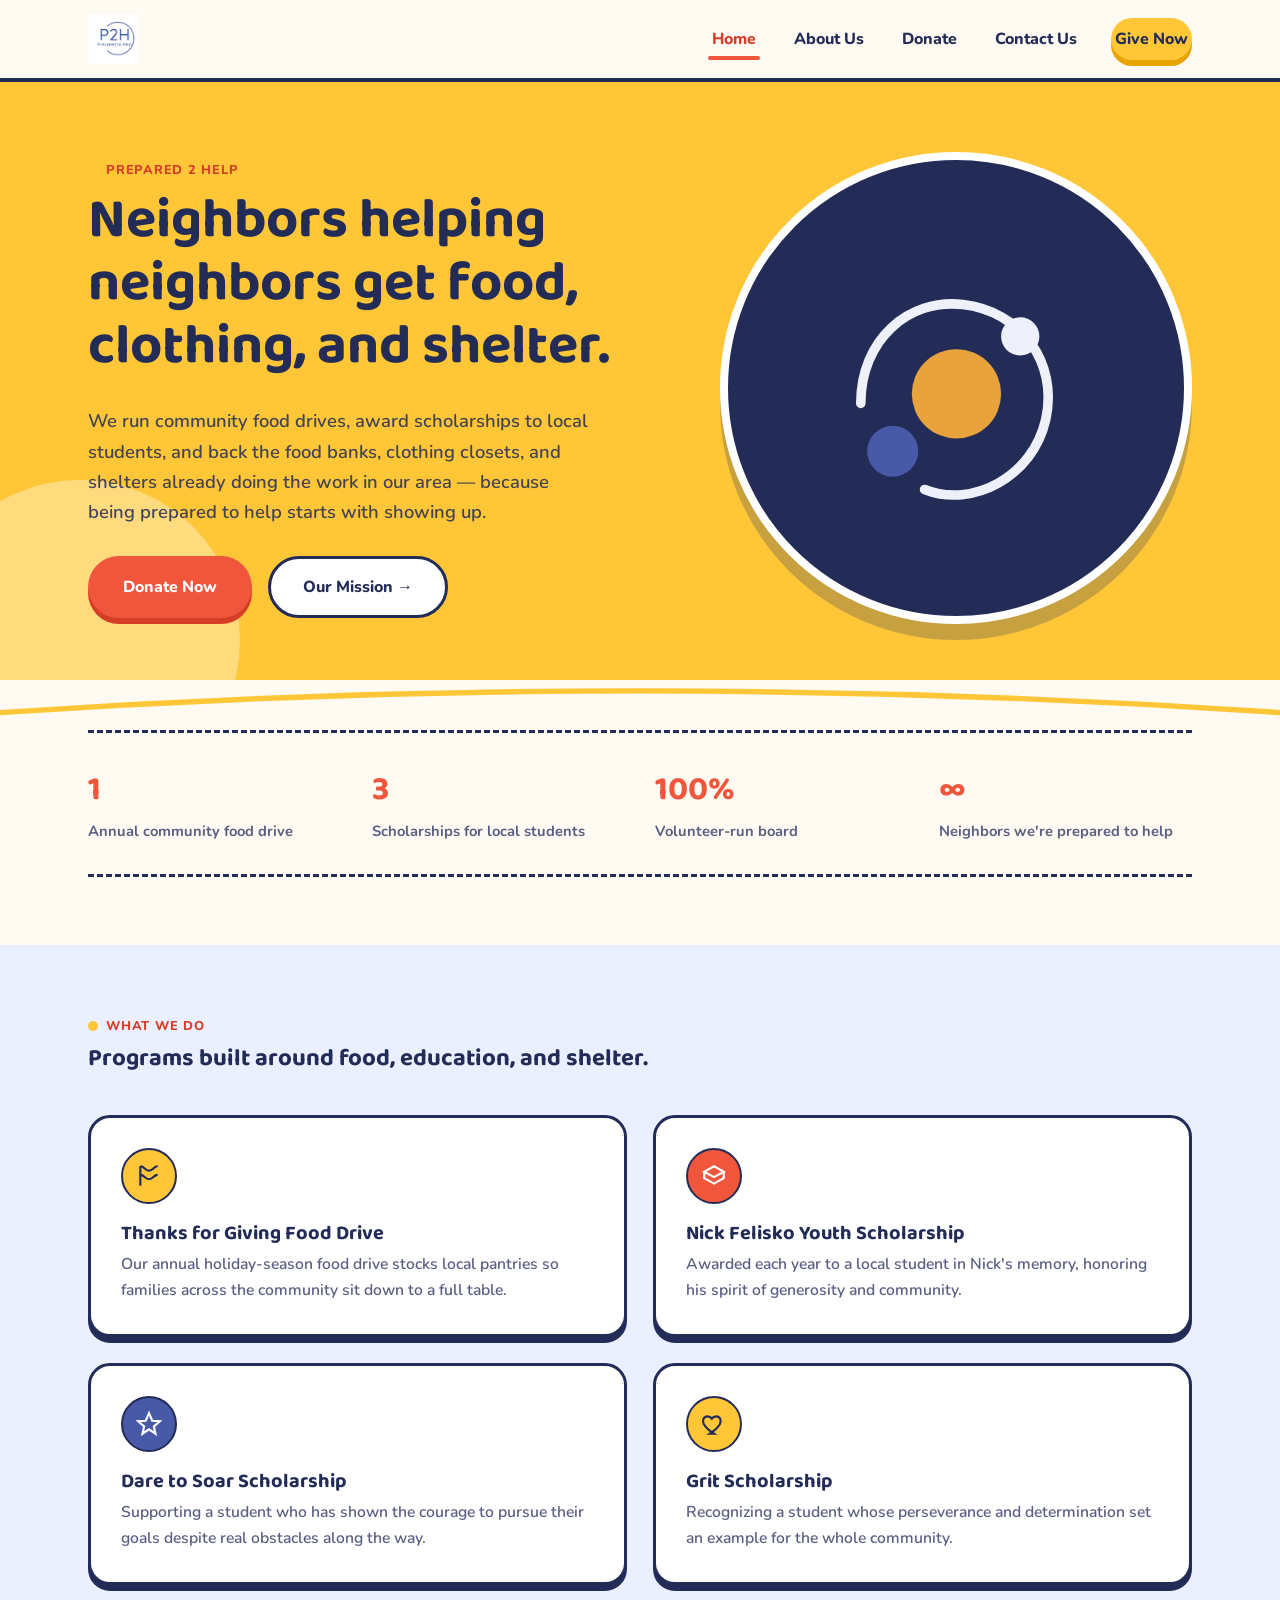
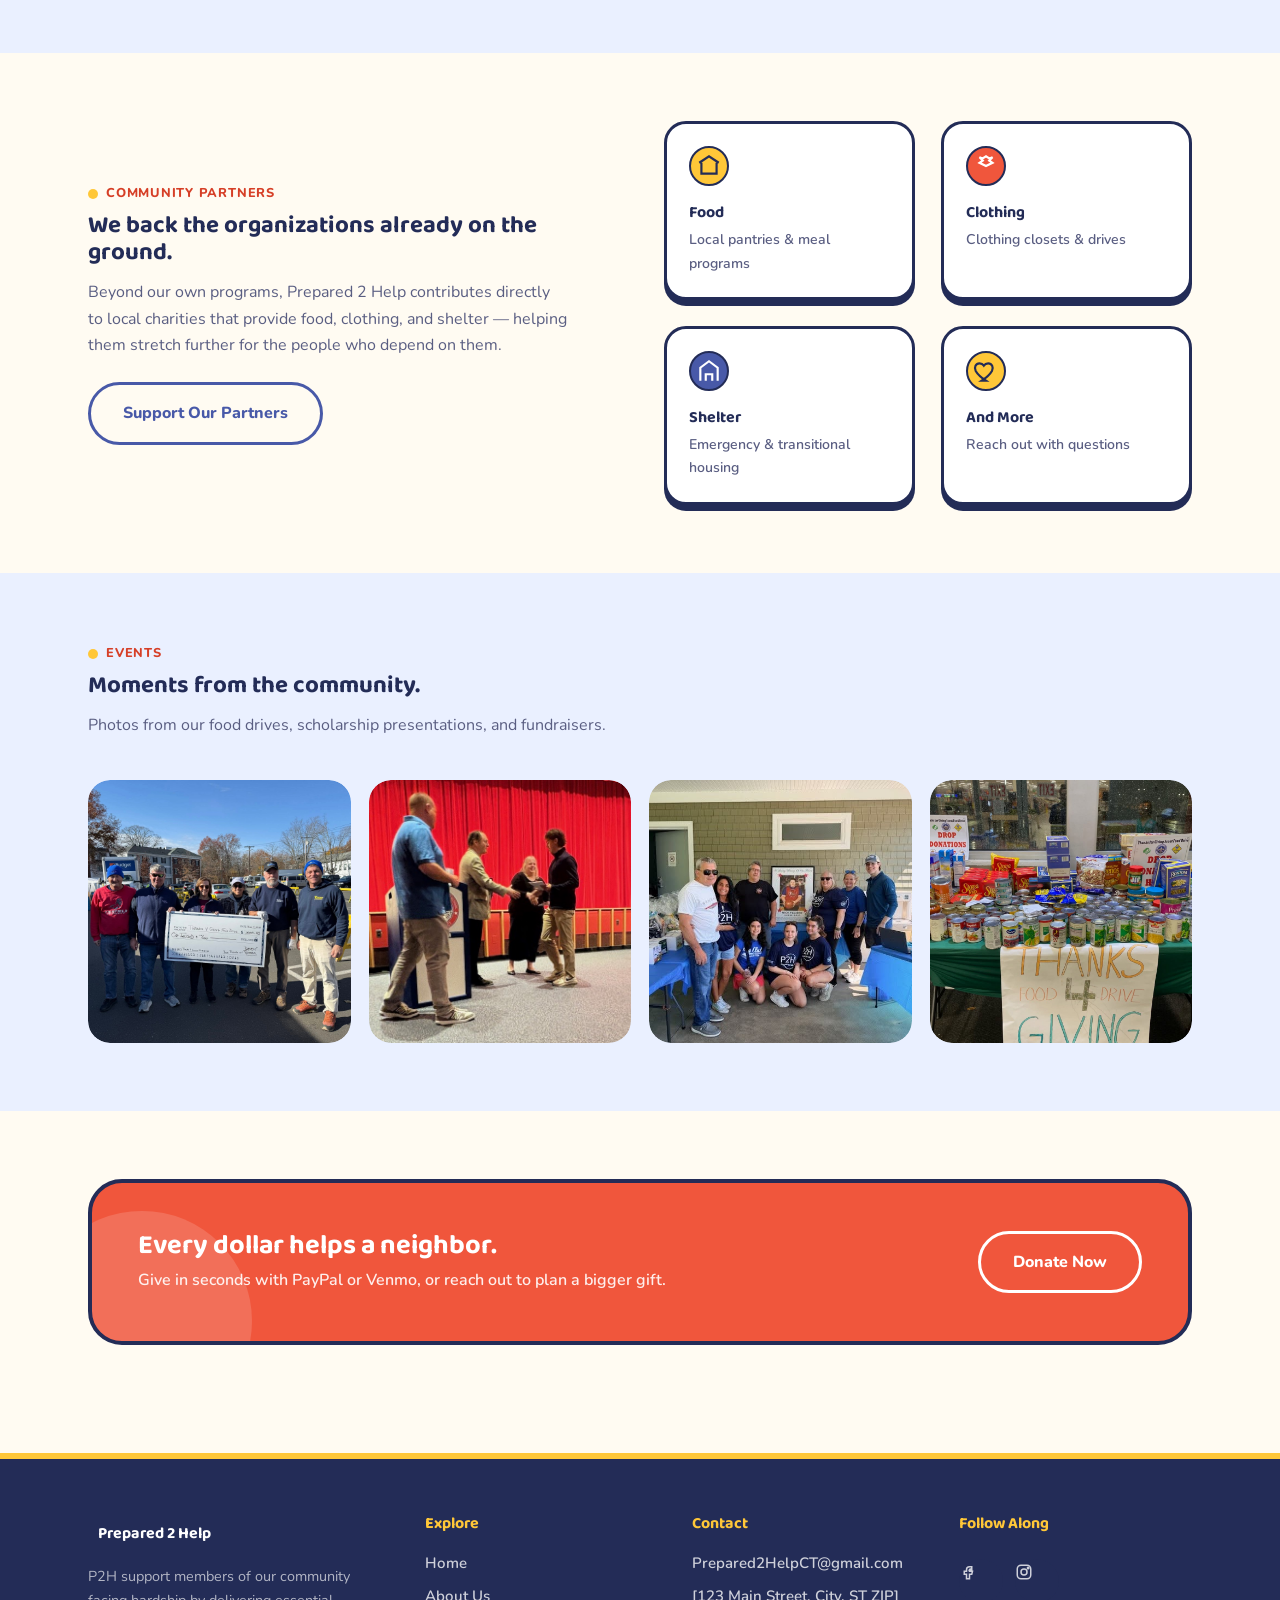
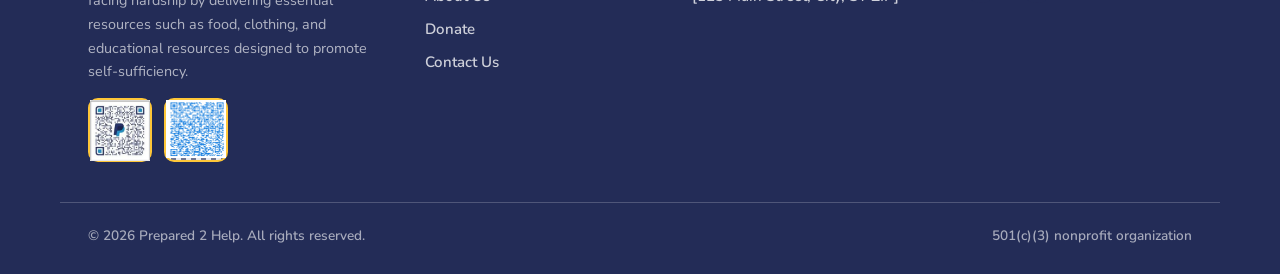
==== index.html @ 797ef3be "Update index.html" ====
<!DOCTYPE html>
<html lang="en">
<head>
<meta charset="UTF-8">
<meta name="viewport" content="width=device-width, initial-scale=1.0">
<title>Prepared 2 Help | Feeding, Clothing &amp; Sheltering Our Community</title>
<meta name="description" content="Prepared 2 Help supports neighbors in need through food drives, youth scholarships, and partnerships with local food, clothing, and shelter organizations.">
<link rel="icon" href="assets/P2H.jpg">
<link rel="preconnect" href="https://fonts.googleapis.com">
<link href="https://fonts.googleapis.com/css2?family=Baloo+2:wght@500;600;700;800&family=Nunito:wght@400;600;700;800&display=swap" rel="stylesheet">
<link rel="stylesheet" href="assets/css/style.css">
</head>
<body>
 
<header class="site-header">
  <div class="nav-row">
    <a class="brand" href="index.html">
      <img src="assets/P2H.jpg" alt="Prepared 2 Help logo">
    </a>
    <button class="nav-toggle" aria-label="Toggle menu"><span></span><span></span><span></span></button>
    <nav class="nav-links">
      <a href="index.html" class="active">Home</a>
      <a href="about.html">About Us</a>
      <a href="donate.html">Donate</a>
      <a href="contact.html">Contact Us</a>
      <a class="nav-cta" href="donate.html">Give Now</a>
    </nav>
  </div>
</header>
 
<!-- HERO -->
<section class="hero">
  <div class="wrap">
    <div>
      <span class="eyebrow">Prepared 2 Help</span>
      <h1>Neighbors helping neighbors get food, clothing, and shelter.</h1>
      <p class="lede">We run community food drives, award scholarships to local students, and back the food banks, clothing closets, and shelters already doing the work in our area — because being prepared to help starts with showing up.</p>
      <div class="hero-actions">
        <a href="donate.html" class="btn btn-primary">Donate Now</a>
        <a href="about.html" class="btn btn-outline-blue">Our Mission →</a>
      </div>
    </div>
    <div class="hero-art" aria-hidden="true">
      <svg viewBox="0 0 100 100" fill="none">
        <path d="M20 55 C20 35 35 22 52 24 C70 26 82 42 78 60 C74 78 55 88 40 82" stroke="#EEF1FA" stroke-width="3" stroke-linecap="round"/>
        <circle cx="50" cy="52" r="14" fill="#E8A33D"/>
        <circle cx="30" cy="70" r="8" fill="#4859A8"/>
        <circle cx="70" cy="34" r="6" fill="#EEF1FA"/>
      </svg>
    </div>
  </div>
</section>
 
<svg class="arc-divider" viewBox="0 0 1200 46" preserveAspectRatio="none"><path d="M0 30 Q 600 -10 1200 30"/></svg>
 
<!-- QUICK FACTS -->
<section class="section" style="padding-top:0;">
  <div class="wrap">
    <div class="fact-strip">
      <div class="fact"><strong>1</strong><span>Annual community food drive</span></div>
      <div class="fact"><strong>3</strong><span>Scholarships for local students</span></div>
      <div class="fact"><strong>100%</strong><span>Volunteer-run board</span></div>
      <div class="fact"><strong>&#8734;</strong><span>Neighbors we're prepared to help</span></div>
    </div>
  </div>
</section>
 
<!-- PROGRAMS -->
<section class="section section-alt">
  <div class="wrap">
    <div class="section-head">
      <span class="eyebrow">What We Do</span>
      <h2>Programs built around food, education, and shelter.</h2>
    </div>
    <div class="grid-cards">
      <div class="card">
        <div class="card-icon"><svg viewBox="0 0 24 24" fill="none" stroke="#4859A8" stroke-width="2"><path d="M4 3v18M4 3c4 0 4 4 8 4s4-4 8-4M4 11c4 0 4 4 8 4s4-4 8-4"/></svg></div>
        <h3>Thanks for Giving Food Drive</h3>
        <p>Our annual holiday-season food drive stocks local pantries so families across the community sit down to a full table.</p>
      </div>
      <div class="card">
        <div class="card-icon"><svg viewBox="0 0 24 24" fill="none" stroke="#4859A8" stroke-width="2"><path d="M12 3l9 5-9 5-9-5 9-5zM3 8v6l9 5 9-5V8"/></svg></div>
        <h3>Nick Felisko Youth Scholarship</h3>
        <p>Awarded each year to a local student in Nick's memory, honoring his spirit of generosity and community.</p>
      </div>
      <div class="card">
        <div class="card-icon"><svg viewBox="0 0 24 24" fill="none" stroke="#4859A8" stroke-width="2"><path d="M12 2l3 7 7 .5-5.5 4.7L18 21l-6-4-6 4 1.5-6.8L2 9.5 9 9l3-7z"/></svg></div>
        <h3>Dare to Soar Scholarship</h3>
        <p>Supporting a student who has shown the courage to pursue their goals despite real obstacles along the way.</p>
      </div>
      <div class="card">
        <div class="card-icon"><svg viewBox="0 0 24 24" fill="none" stroke="#4859A8" stroke-width="2"><path d="M12 21s-7-4.6-9.5-9C.7 8.4 2.6 5 6 5c2 0 3.4 1.1 4 2 .6-.9 2-2 4-2 3.4 0 5.3 3.4 3.5 7-2.5 4.4-9.5 9-9.5 9z"/></svg></div>
        <h3>Grit Scholarship</h3>
        <p>Recognizing a student whose perseverance and determination set an example for the whole community.</p>
      </div>
    </div>
  </div>
</section>
 
<!-- PARTNERS -->
<section class="section">
  <div class="wrap" style="display:grid; grid-template-columns: 1fr 1fr; gap:48px; align-items:center;">
    <div>
      <span class="eyebrow">Community Partners</span>
      <h2>We back the organizations already on the ground.</h2>
      <p style="color:var(--ink-soft); max-width:48ch;">Beyond our own programs, Prepared 2 Help contributes directly to local charities that provide food, clothing, and shelter — helping them stretch further for the people who depend on them.</p>
      <a href="donate.html" class="btn btn-outline-blue" style="margin-top:8px;">Support Our Partners</a>
    </div>
    <div class="grid-cards" style="grid-template-columns:1fr 1fr;">
      <div class="card" style="padding:22px;">
        <div class="card-icon" style="width:40px;height:40px;"><svg viewBox="0 0 24 24" fill="none" stroke="#4859A8" stroke-width="2"><path d="M3 9l9-6 9 6M5 9v10h14V9"/></svg></div>
        <h3 style="font-size:1rem;">Food</h3>
        <p style="font-size:.88rem;">Local pantries &amp; meal programs</p>
      </div>
      <div class="card" style="padding:22px;">
        <div class="card-icon" style="width:40px;height:40px;"><svg viewBox="0 0 24 24" fill="none" stroke="#4859A8" stroke-width="2"><path d="M6 4l3 3-3 2 6 3 6-3-3-2 3-3-3 1-3-2-3 2z"/></svg></div>
        <h3 style="font-size:1rem;">Clothing</h3>
        <p style="font-size:.88rem;">Clothing closets &amp; drives</p>
      </div>
      <div class="card" style="padding:22px;">
        <div class="card-icon" style="width:40px;height:40px;"><svg viewBox="0 0 24 24" fill="none" stroke="#4859A8" stroke-width="2"><path d="M4 21V9l8-6 8 6v12M9 21v-6h6v6"/></svg></div>
        <h3 style="font-size:1rem;">Shelter</h3>
        <p style="font-size:.88rem;">Emergency &amp; transitional housing</p>
      </div>
      <div class="card" style="padding:22px;">
        <div class="card-icon" style="width:40px;height:40px;"><svg viewBox="0 0 24 24" fill="none" stroke="#4859A8" stroke-width="2"><path d="M12 21s-7-4.6-9.5-9C.7 8.4 2.6 5 6 5c2 0 3.4 1.1 4 2 .6-.9 2-2 4-2 3.4 0 5.3 3.4 3.5 7-2.5 4.4-9.5 9-9.5 9z"/></svg></div>
        <h3 style="font-size:1rem;">And More</h3>
        <p style="font-size:.88rem;">Reach out with questions</p>
      </div>
    </div>
  </div>
</section>
 
<!-- EVENTS / GALLERY -->
<section class="section section-alt">
  <div class="wrap">
    <div class="section-head">
      <span class="eyebrow">Events</span>
      <h2>Moments from the community.</h2>
      <p style="color:var(--ink-soft);">Photos from our food drives, scholarship presentations, and fundraisers.</p>
    </div>
    <div class="gallery">
      <div class="gallery-item"><img src="assets/t4g.jpg" alt="Volunteers at the 2025 Thanks for Giving Food Drive"></div>
      <div class="gallery-item"><img src="assets/scholarship.jpg" alt="Scholarship Night"></div>
      <div class="gallery-item"><img src="assets/pickle.jpg" alt="Volunteers at the 2025 Pickleball 2 Help Event"></div>
      <div class="gallery-item"><img src="assets/donations.jpg" alt="2022 Thanks for Giving Food Donations">
    </div>
  </div>
</section>
 
<!-- CTA -->
<section class="section">
  <div class="wrap">
    <div class="cta-banner">
      <div>
        <h2>Every dollar helps a neighbor.</h2>
        <p>Give in seconds with PayPal or Venmo, or reach out to plan a bigger gift.</p>
      </div>
      <a href="donate.html" class="btn btn-outline">Donate Now</a>
    </div>
  </div>
</section>
 
<footer class="site-footer">
  <div class="wrap footer-grid">
    <div>
      <div class="footer-brand"><img src="assets/logo.jpg" alt=""><span>Prepared 2 Help</span></div>
      <p style="font-size:.9rem; color:rgba(255,255,255,.65); max-width:32ch;">P2H support members of our community facing hardship by delivering essential resources such as food, clothing, and educational resources designed to promote self-sufficiency.</p>
      <div class="footer-qr">
        <div class="mini-qr"><img src="assets/paypalqrcode.png" alt="PayPal QR code"></div>
        <div class="mini-qr"><img src="assets/venmoqrcode.png" alt="Venmo QR code"></div>
      </div>
    </div>
    <div>
      <h4>Explore</h4>
      <a href="index.html">Home</a>
      <a href="about.html">About Us</a>
      <a href="donate.html">Donate</a>
      <a href="contact.html">Contact Us</a>
    </div>
    <div>
      <h4>Contact</h4>
      <a href="mailto:Prepared2HelpCT@gmail.com">Prepared2HelpCT@gmail.com</a>
      <a href="#">[123 Main Street, City, ST ZIP]</a>
    </div>
    <div>
      <h4>Follow Along</h4>
      <div class="social-row">
        <a href="https://www.facebook.com/people/Prepared2Help/61578438066681/" aria-label="Facebook"><svg width="18" height="18" viewBox="0 0 24 24" fill="none" stroke="currentColor" stroke-width="2"><path d="M14 9h3V5h-3c-2.2 0-4 1.8-4 4v2H7v4h3v6h4v-6h3l1-4h-4V9c0-.6.4-1 1-1z"/></svg></a>
        <a href="#" aria-label="Instagram"><svg width="18" height="18" viewBox="0 0 24 24" fill="none" stroke="currentColor" stroke-width="2"><rect x="3" y="3" width="18" height="18" rx="5"/><circle cx="12" cy="12" r="4"/><circle cx="17.5" cy="6.5" r="1"/></svg></a>
      </div>
    </div>
  </div>
  <div class="wrap footer-bottom">
    <span>&copy; <span id="year"></span> Prepared 2 Help. All rights reserved.</span>
    <span>501(c)(3) nonprofit organization</span>
  </div>
</footer>
 
<script>document.getElementById('year').textContent = new Date().getFullYear();</script>
<script src="assets/js/main.js"></script>
</body>
</html>
---- assets/css/style.css ----
/* ============================================================
   Prepared 2 Help — Design Tokens (warm, bright, RMHC-inspired)
   Signature motif: "The Open Arc" — an unclosed ring, echoing
   the logo, used throughout as the site's recurring device.
   ============================================================ */
 
:root{
  --blue:        #4859A8;
  --blue-deep:   #232C57;
  --blue-pale:   #EAF0FF;
 
  --yellow:      #FFC738;
  --yellow-deep: #E8A400;
  --red:         #F0563C;
  --red-deep:    #D63F27;
 
  --cream:       #FFFBF2;
  --ink:         #22264A;
  --ink-soft:    #5A5E82;
  --line:        #F0E4C8;
 
  --font-display: 'Baloo 2', sans-serif;
  --font-body:    'Nunito', sans-serif;
 
  --radius-lg: 34px;
  --radius-md: 22px;
  --radius-sm: 14px;
 
  --container: 1160px;
}
 
*{ box-sizing: border-box; }
html{ scroll-behavior: smooth; }
body{
  margin:0;
  font-family: var(--font-body);
  color: var(--ink);
  background: var(--cream);
  line-height: 1.65;
  -webkit-font-smoothing: antialiased;
}
img{ max-width:100%; display:block; }
a{ color: inherit; text-decoration:none; }
h1,h2,h3,h4{
  font-family: var(--font-display);
  font-weight:700;
  color: var(--blue-deep);
  line-height: 1.12;
  margin: 0 0 .5em;
}
p{ margin: 0 0 1em; }
ul{ margin:0; padding:0; list-style:none; }
 
.wrap{
  max-width: var(--container);
  margin: 0 auto;
  padding: 0 28px;
}
 
.eyebrow{
  display:inline-flex; align-items:center; gap:8px;
  font-family: var(--font-body);
  font-weight:800;
  font-size: .8rem;
  letter-spacing: .06em;
  text-transform: uppercase;
  color: var(--red-deep);
  margin-bottom: .7em;
}
.eyebrow::before{
  content:""; width:10px; height:10px; border-radius:50%;
  background: var(--yellow);
  display:inline-block;
}
 
a:focus-visible, button:focus-visible, input:focus-visible, textarea:focus-visible, select:focus-visible{
  outline: 3px solid var(--red);
  outline-offset: 3px;
}
 
@media (prefers-reduced-motion: reduce){
  *{ animation: none !important; transition: none !important; }
}
 
/* Arc motif */
.arc-divider{ width:100%; height: 50px; display:block; }
.arc-divider path{ fill:none; stroke: var(--yellow); stroke-width:5; stroke-linecap:round; }
 
/* ============================================================
   Header / Nav
   ============================================================ */
.site-header{
  position: sticky; top:0; z-index: 50;
  background: var(--cream);
  border-bottom: 4px solid var(--blue-deep);
}
.nav-row{
  display:flex; align-items:center; justify-content:space-between;
  padding: 14px 28px;
  max-width: var(--container); margin:0 auto;
}
.brand{ display:flex; align-items:center; gap:12px; font-family: var(--font-display); font-weight:700; font-size:1.1rem; color: var(--blue-deep); }
.brand img{ height: 50px; width:auto; }
 
.nav-links{ display:flex; align-items:center; gap: 30px; font-weight:800; font-size:1rem; }
.nav-links a{ position:relative; color: var(--blue-deep); padding: 8px 4px; }
.nav-links a::after{
  content:""; position:absolute; left:0; right:100%; bottom:0;
  height:4px; border-radius:4px; background: var(--red);
  transition: right .25s ease;
}
.nav-links a:hover::after, .nav-links a.active::after{ right:0; }
.nav-links a.active{ color: var(--red-deep); }
 
.nav-cta{
  background: var(--yellow); color: var(--blue-deep);
  font-weight:800; font-size:1rem;
  padding: 12px 26px; border-radius: 999px;
  box-shadow: 0 6px 0 var(--yellow-deep);
  transition: transform .12s ease, box-shadow .12s ease;
}
.nav-cta:hover{ transform: translateY(2px); box-shadow: 0 4px 0 var(--yellow-deep); }
 
.nav-toggle{ display:none; }
@media (max-width: 860px){
  .nav-links{
    position:fixed; inset: 72px 0 auto 0; background: var(--cream);
    flex-direction:column; align-items:flex-start; gap:0;
    border-bottom: 3px solid var(--blue-deep);
    transform: translateY(-120%); transition: transform .25s ease;
  }
  .nav-links.open{ transform: translateY(0); }
  .nav-links a{ padding: 18px 28px; border-bottom:1px solid var(--line); width:100%; }
  .nav-links a::after{ display:none; }
  .nav-cta{ margin: 18px 28px; text-align:center; }
  .nav-toggle{ display:flex; flex-direction:column; gap:5px; background:none; border:0; cursor:pointer; padding:8px; }
  .nav-toggle span{ width:26px; height:3px; background: var(--blue-deep); border-radius:2px; }
}
@media (min-width: 861px){ .nav-links{ display:flex !important; } }
 
/* ============================================================
   Buttons
   ============================================================ */
.btn{
  display:inline-flex; align-items:center; gap:8px;
  font-weight:800; font-family: var(--font-body);
  padding: 15px 32px; border-radius: 999px;
  border: 3px solid transparent; cursor:pointer; font-size:1rem;
  transition: transform .12s ease, box-shadow .12s ease;
}
.btn-primary{ background: var(--red); color:#fff; box-shadow: 0 6px 0 var(--red-deep); }
.btn-primary:hover{ transform: translateY(2px); box-shadow: 0 4px 0 var(--red-deep); }
.btn-outline{ border-color:#fff; color:#fff; }
.btn-outline:hover{ background:#fff; color: var(--blue-deep); }
.btn-outline-blue{ border-color: var(--blue); color: var(--blue); }
.btn-outline-blue:hover{ background: var(--blue); color:#fff; }
 
/* ============================================================
   Hero
   ============================================================ */
.hero{
  padding: 70px 0 56px;
  background: var(--yellow);
  position:relative; overflow:hidden;
}
.hero::before{
  content:""; position:absolute; left:-80px; bottom:-120px;
  width:320px; height:320px; border-radius:50%;
  background: rgba(255,255,255,.35);
}
.hero .wrap{ display:grid; grid-template-columns: 1.1fr .9fr; gap: 56px; align-items:center; position:relative; }
.hero h1{ font-size: clamp(2.4rem, 4.4vw, 3.5rem); color: var(--blue-deep); }
.hero .lede{ font-size:1.15rem; color: var(--blue-deep); opacity:.85; max-width: 46ch; font-weight:600; }
.hero-actions{ display:flex; gap:16px; margin-top: 28px; flex-wrap:wrap; }
.hero .btn-outline-blue{ border-color: var(--blue-deep); color: var(--blue-deep); background:#fff; }
.hero .btn-outline-blue:hover{ background: var(--blue-deep); color:#fff; }
 
.hero-art{
  position:relative; aspect-ratio: 1/1; border-radius: 50%;
  background: var(--blue-deep);
  display:flex; align-items:center; justify-content:center;
  overflow:hidden;
  border: 8px solid #fff;
  box-shadow: 0 16px 0 rgba(35,44,87,.25);
}
.hero-art svg{ width:70%; height:70%; }
@media (max-width: 860px){
  .hero .wrap{ grid-template-columns: 1fr; }
  .hero-art{ max-width: 240px; margin: 0 auto; }
}
 
/* Page hero (interior pages) */
.page-hero{
  padding: 64px 0 44px;
  background: var(--blue-deep);
  color: #fff; position:relative; overflow:hidden;
}
.page-hero::after{
  content:""; position:absolute; right:-100px; top:-100px;
  width:320px; height:320px; border-radius:50%;
  background: var(--blue);
  opacity:.5;
}
.page-hero .eyebrow{ color: var(--yellow); }
.page-hero .eyebrow::before{ background: var(--red); }
.page-hero h1{ color:#fff; font-size: clamp(2.1rem, 3.6vw, 2.8rem); }
.page-hero p{ color: rgba(255,255,255,.85); max-width: 56ch; font-size: 1.08rem; font-weight:600; }
 
/* ============================================================
   Sections
   ============================================================ */
.section{ padding: 68px 0; }
.section-alt{ background: var(--blue-pale); }
.section-head{ max-width: 640px; margin-bottom: 42px; }
.section-head.center{ margin-left:auto; margin-right:auto; text-align:center; }
 
.grid-cards{ display:grid; grid-template-columns: repeat(2, 1fr); gap: 26px; }
@media (max-width:760px){ .grid-cards{ grid-template-columns:1fr; } }
 
.card{
  background:#fff; border: 3px solid var(--blue-deep);
  border-radius: var(--radius-md); padding: 30px;
  box-shadow: 0 6px 0 var(--blue-deep);
  transition: transform .15s ease, box-shadow .15s ease;
}
.card:hover{ transform: translateY(-4px); }
.card-icon{
  width:56px; height:56px; border-radius:50%;
  background: var(--yellow);
  display:flex; align-items:center; justify-content:center;
  margin-bottom:18px; border: 2px solid var(--blue-deep);
}
.card:nth-child(2) .card-icon{ background: var(--red); }
.card:nth-child(3) .card-icon{ background: var(--blue); }
.card:nth-child(4) .card-icon{ background: var(--yellow); }
.card-icon svg{ width:26px; height:26px; stroke:#fff !important; }
.card:nth-child(1) .card-icon svg, .card:nth-child(4) .card-icon svg{ stroke: var(--blue-deep) !important; }
.card h3{ font-size:1.25rem; margin-bottom:.4em; }
.card p{ color: var(--ink-soft); font-size:.98rem; margin-bottom:0; font-weight:600; }
 
.fact-strip{ display:flex; flex-wrap:wrap; gap: 30px; border-top: 3px dashed var(--blue-deep); border-bottom: 3px dashed var(--blue-deep); padding: 30px 0; }
.fact{ flex:1; min-width:150px; }
.fact strong{ display:block; font-family: var(--font-display); color: var(--red); font-size:2.1rem; }
.fact span{ color: var(--ink-soft); font-size:.92rem; font-weight:700; }
 
.gallery{ display:grid; grid-template-columns: repeat(4, 1fr); gap: 18px; }
@media (max-width:760px){ .gallery{ grid-template-columns: repeat(2,1fr); } }
.gallery-item{
  aspect-ratio: 1/1;
  border-radius: var(--radius-md);
  overflow: hidden;
  position: relative;
}
.gallery-item img{
  position: absolute;
  inset: 0;
  width: 100%;
  height: 100%;
  object-fit: cover;
  border-radius: var(--radius-md);
}
 
.cta-banner{
  background: var(--red); border-radius: var(--radius-lg); padding: 48px 46px;
  color:#fff; display:flex; align-items:center; justify-content:space-between; gap:24px; flex-wrap:wrap;
  position:relative; overflow:hidden; border: 4px solid var(--blue-deep);
}
.cta-banner::before{ content:""; position:absolute; left:-60px; bottom:-90px; width:220px; height:220px; border-radius:50%; background: rgba(255,255,255,.15); }
.cta-banner h2{ color:#fff; margin-bottom:.2em; font-size:1.7rem; }
.cta-banner p{ color: rgba(255,255,255,.9); margin:0; font-weight:600; }
 
.board-grid{ display:grid; grid-template-columns: repeat(4, 1fr); gap: 24px; }
@media (max-width:900px){ .board-grid{ grid-template-columns: repeat(2,1fr); } }
@media (max-width:520px){ .board-grid{ grid-template-columns: 1fr; } }
.board-card{ text-align:center; }
.board-photo{
  width: 122px; height:122px; border-radius:50%; background: var(--yellow);
  margin: 0 auto 16px; display:flex; align-items:center; justify-content:center;
  color: var(--blue-deep); font-family: var(--font-display); font-weight:700; font-size:1.5rem;
  border: 4px solid var(--blue-deep);
}
.board-card h4{ margin-bottom:.15em; font-size:1.1rem; }
.board-role{ color: var(--red-deep); font-weight:800; font-size:.82rem; text-transform:uppercase; letter-spacing:.04em; }
.board-note{ color: var(--ink-soft); font-size:.92rem; margin-top:.5em; font-weight:600; }
 
.mission-block{
  background: var(--blue-deep); color:#fff; border-radius: var(--radius-lg);
  padding: 56px 50px; text-align:center; position:relative; overflow:hidden;
  border: 4px solid var(--yellow);
}
.mission-block .eyebrow{ color: var(--yellow); }
.mission-block .eyebrow::before{ background: var(--red); }
.mission-block h2{ color:#fff; font-size: clamp(1.5rem, 2.6vw, 2.1rem); max-width: 44ch; margin: 0 auto; font-weight:700; }
 
/* Donate page */
.donate-grid{ display:grid; grid-template-columns: repeat(3, 1fr); gap: 24px; }
@media (max-width:900px){ .donate-grid{ grid-template-columns: 1fr; } }
.qr-card{ background:#fff; border:3px solid var(--blue-deep); border-radius: var(--radius-md); padding: 30px; text-align:center; box-shadow: 0 6px 0 var(--blue-deep); }
.qr-box{
  width: 160px; height:160px; margin: 0 auto 18px; border-radius: var(--radius-sm);
  background: repeating-conic-gradient(var(--blue-deep) 0% 25%, var(--blue-pale) 0% 50%);
  background-size: 20px 20px; display:flex; align-items:center; justify-content:center; position:relative;
}
.qr-box .qr-cover{ position:absolute; inset:0; background: rgba(255,251,242,.92); display:flex; align-items:center; justify-content:center; font-size:.72rem; color: var(--ink-soft); text-align:center; padding: 10px; border-radius: var(--radius-sm); font-weight:700; }
.sherrie-box{ background: var(--yellow); border-radius: var(--radius-md); padding: 30px 34px; display:flex; gap: 20px; align-items:flex-start; margin-top: 40px; border: 3px solid var(--blue-deep); }
.sherrie-box .avatar{ flex: 0 0 auto; width:56px; height:56px; border-radius:50%; background: var(--blue-deep); color:#fff; display:flex; align-items:center; justify-content:center; font-family: var(--font-display); font-weight:700; }
 
.ways-list{ display:flex; flex-direction:column; gap: 18px; }
.way-item{ display:flex; gap:18px; align-items:flex-start; background:#fff; border:3px solid var(--blue-deep); border-radius: var(--radius-md); padding: 22px 26px; }
.way-num{ flex:0 0 auto; width:38px; height:38px; border-radius:50%; background: var(--red); color:#fff; display:flex; align-items:center; justify-content:center; font-family: var(--font-display); font-weight:700; font-size:.95rem; }
 
/* Contact page */
.contact-grid{ display:grid; grid-template-columns: .85fr 1.15fr; gap: 46px; }
@media (max-width:860px){ .contact-grid{ grid-template-columns:1fr; } }
.info-list{ display:flex; flex-direction:column; gap:20px; margin-top: 24px; }
.info-item{ display:flex; gap:14px; align-items:flex-start; }
.info-item .ico{ width:42px; height:42px; border-radius:50%; background: var(--yellow); flex:0 0 auto; display:flex; align-items:center; justify-content:center; border: 2px solid var(--blue-deep); }
.info-item strong{ display:block; font-size:.85rem; color: var(--ink-soft); text-transform:uppercase; letter-spacing:.05em; }
 
.social-row{ display:flex; gap:12px; margin-top: 26px; }
.social-row a{ width:44px; height:44px; border-radius:50%; background: var(--blue-deep); color:#fff; display:flex; align-items:center; justify-content:center; transition: background .15s ease, transform .15s ease; }
.social-row a:hover{ background: var(--red); transform: translateY(-2px); }
 
form.contact-form{ background:#fff; border:3px solid var(--blue-deep); border-radius: var(--radius-lg); padding: 34px; box-shadow: 0 8px 0 var(--blue-deep); }
.form-row{ display:grid; grid-template-columns:1fr 1fr; gap:18px; }
@media (max-width:520px){ .form-row{ grid-template-columns:1fr; } }
.field{ margin-bottom:18px; }
.field label{ display:block; font-weight:800; font-size:.88rem; margin-bottom:6px; color: var(--ink); }
.field input, .field select, .field textarea{
  width:100%; padding: 12px 14px; border: 2.5px solid var(--blue-deep); border-radius: var(--radius-sm);
  font-family: var(--font-body); font-size:.98rem; color: var(--ink); background: var(--cream);
}
.field textarea{ resize: vertical; min-height: 120px; }
.form-note{ font-size:.82rem; color: var(--ink-soft); margin-top: 10px; font-weight:600; }
.form-success{ display:none; background: var(--yellow); border: 2px solid var(--blue-deep); border-radius: var(--radius-sm); padding: 16px 18px; color: var(--blue-deep); font-weight:800; font-size:.94rem; margin-bottom: 18px; }
.form-success.show{ display:block; }
 
/* ============================================================
   Footer
   ============================================================ */
.site-footer{ background: var(--blue-deep); color: rgba(255,255,255,.85); padding: 56px 0 26px; position:relative; overflow:hidden; margin-top: 40px; border-top: 6px solid var(--yellow); }
.footer-grid{ display:grid; grid-template-columns: 1.3fr 1fr 1fr 1fr; gap: 34px; position:relative; }
@media (max-width:760px){ .footer-grid{ grid-template-columns: 1fr 1fr; } }
.footer-grid h4{ color: var(--yellow); font-size:1rem; margin-bottom:14px; }
.footer-brand{ display:flex; align-items:center; gap:10px; margin-bottom:12px; }
.footer-brand img{ height:38px; border-radius:8px; }
.footer-brand span{ font-family: var(--font-display); font-weight:700; color:#fff; }
.footer-grid a{ color: rgba(255,255,255,.78); font-size:.94rem; display:block; padding:4px 0; font-weight:600; }
.footer-grid a:hover{ color: var(--red); }
.footer-qr{ display:flex; gap:12px; margin-top:6px; }
.footer-qr .mini-qr{ width:64px; height:64px; border-radius:10px; background: repeating-conic-gradient(rgba(255,255,255,.9) 0% 25%, rgba(255,255,255,.35) 0% 50%); background-size: 10px 10px; border: 2px solid var(--yellow); }
.footer-bottom{ border-top: 1px solid rgba(255,255,255,.2); margin-top: 40px; padding-top: 22px; display:flex; justify-content:space-between; flex-wrap:wrap; gap:10px; font-size:.85rem; color: rgba(255,255,255,.6); font-weight:600; }
 
.footer-qr img.mini-qr{
  object-fit: cover;
  background: none;
}
.qr-box img{
  width: 100%;
  height: 100%;
  object-fit: contain;
  border-radius: var(--radius-sm);
  padding: 10px;
  background: #fff;
}
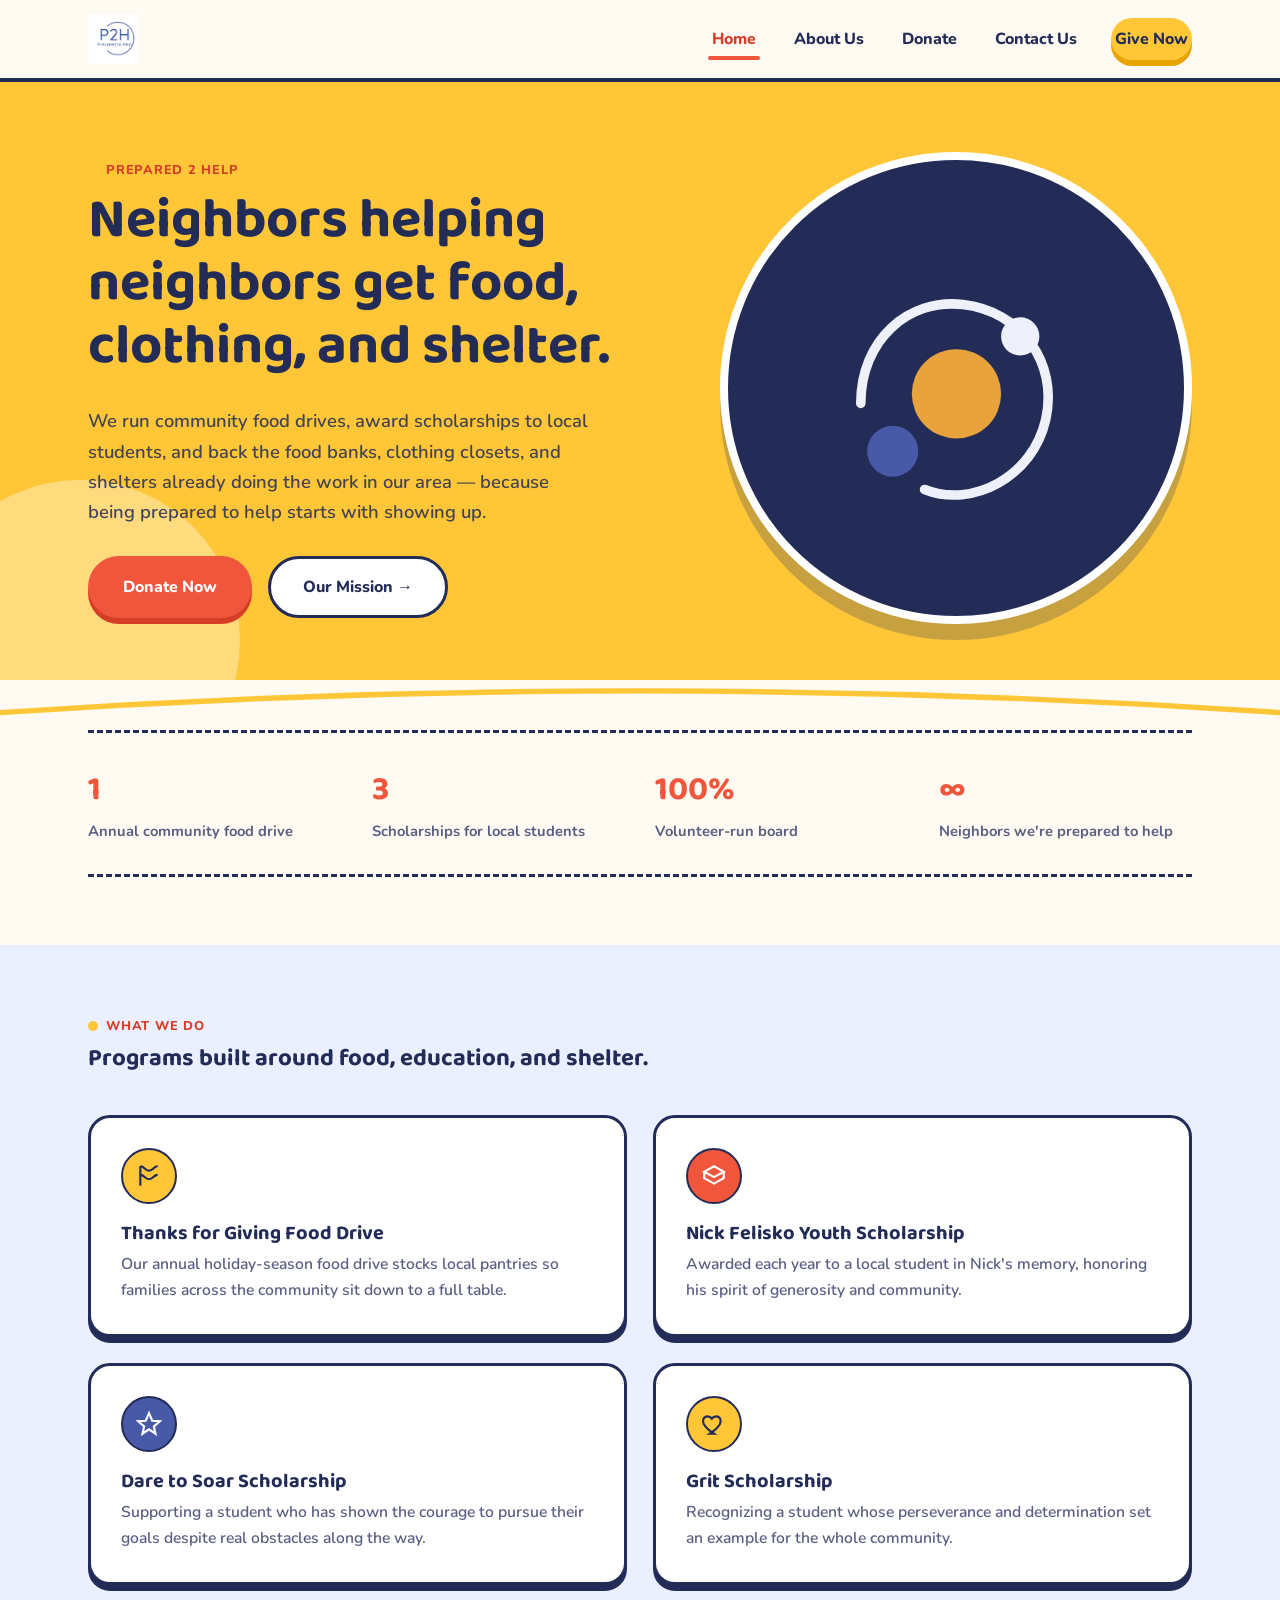
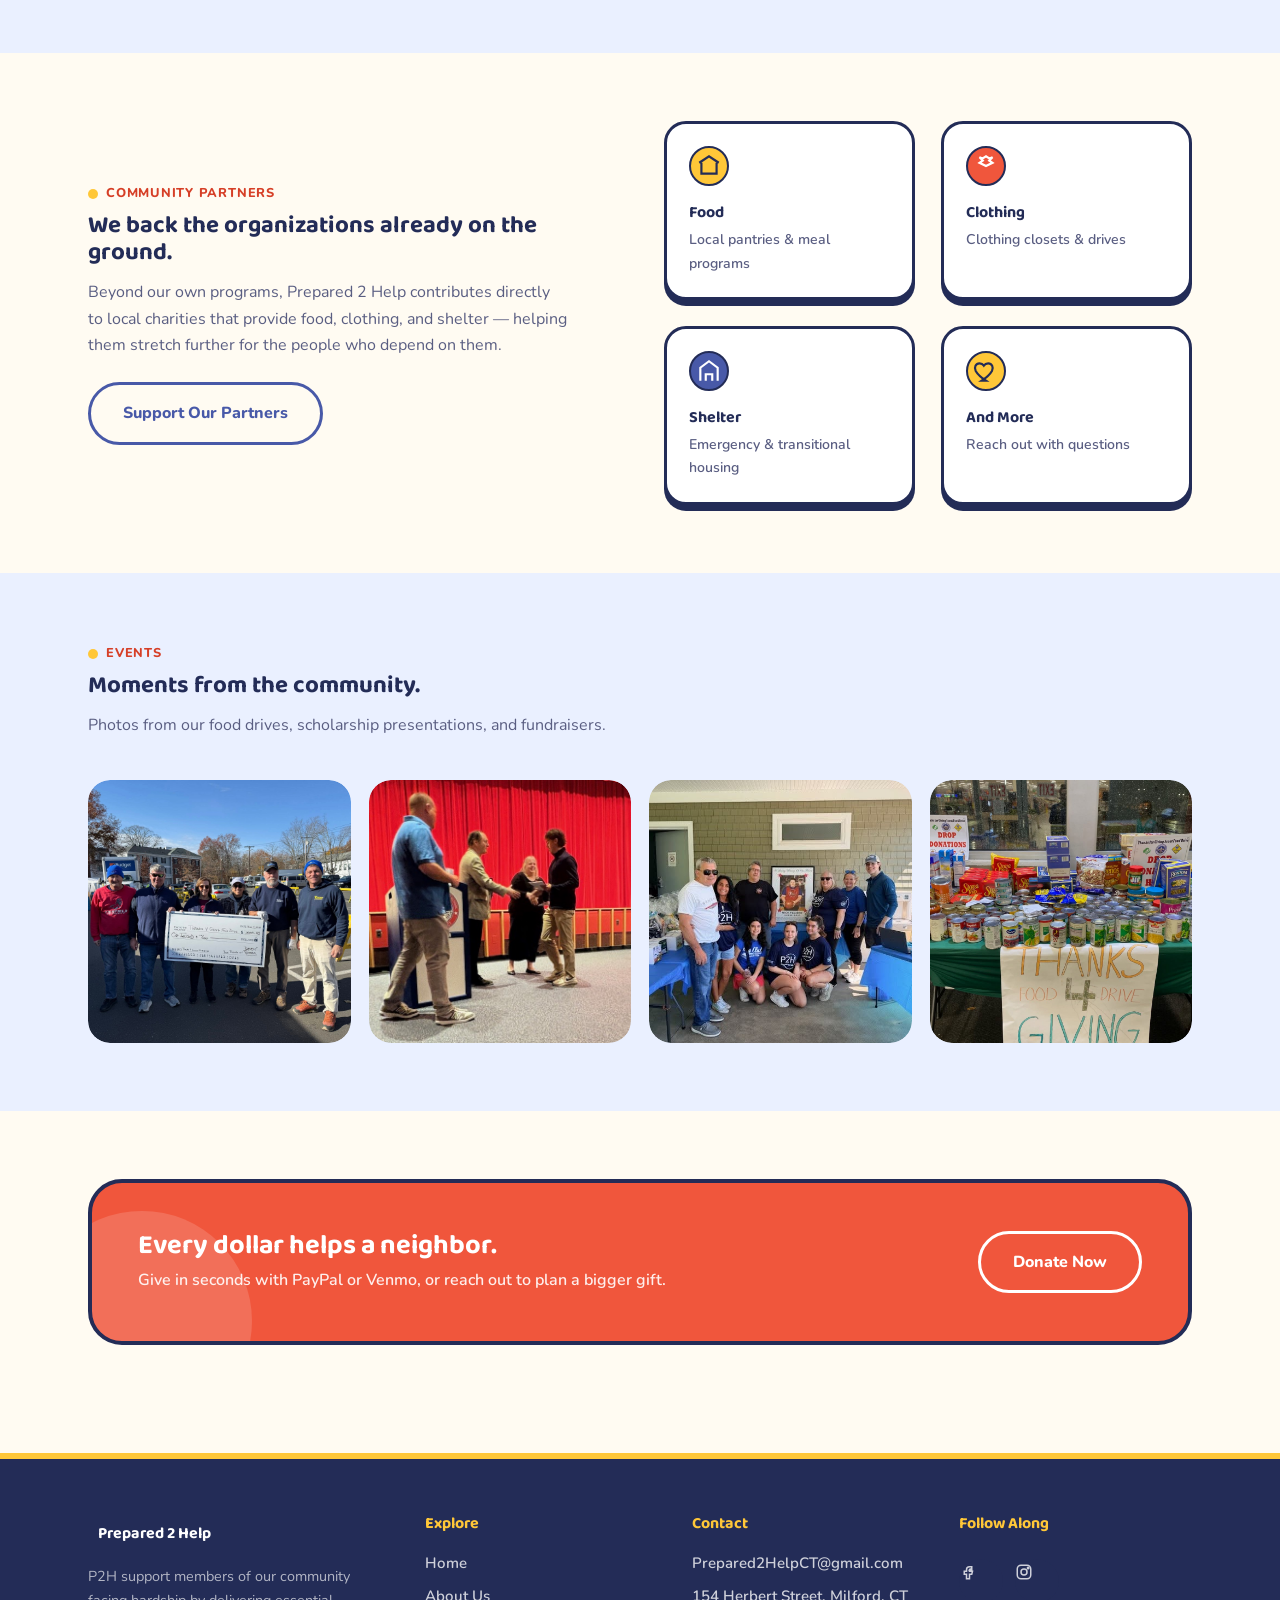
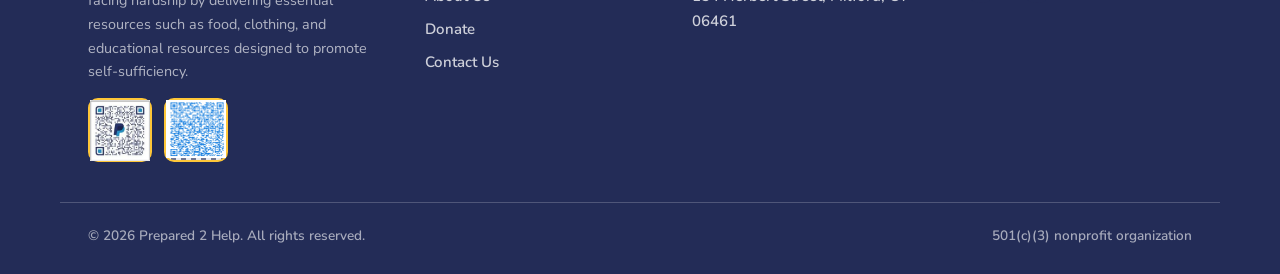
==== commit b3c51c78: "Update contact address in index.html" ====
--- a/index.html
+++ b/index.html
@@ -181,13 +181,13 @@
     <div>
       <h4>Contact</h4>
       <a href="mailto:Prepared2HelpCT@gmail.com">Prepared2HelpCT@gmail.com</a>
-      <a href="#">[123 Main Street, City, ST ZIP]</a>
+      <a href="#">154 Herbert Street, Milford, CT 06461</a>
     </div>
     <div>
       <h4>Follow Along</h4>
       <div class="social-row">
         <a href="https://www.facebook.com/people/Prepared2Help/61578438066681/" aria-label="Facebook"><svg width="18" height="18" viewBox="0 0 24 24" fill="none" stroke="currentColor" stroke-width="2"><path d="M14 9h3V5h-3c-2.2 0-4 1.8-4 4v2H7v4h3v6h4v-6h3l1-4h-4V9c0-.6.4-1 1-1z"/></svg></a>
-        <a href="#" aria-label="Instagram"><svg width="18" height="18" viewBox="0 0 24 24" fill="none" stroke="currentColor" stroke-width="2"><rect x="3" y="3" width="18" height="18" rx="5"/><circle cx="12" cy="12" r="4"/><circle cx="17.5" cy="6.5" r="1"/></svg></a>
+        <a href="https://www.instagram.com/prepared2help/" aria-label="Instagram"><svg width="18" height="18" viewBox="0 0 24 24" fill="none" stroke="currentColor" stroke-width="2"><rect x="3" y="3" width="18" height="18" rx="5"/><circle cx="12" cy="12" r="4"/><circle cx="17.5" cy="6.5" r="1"/></svg></a>
       </div>
     </div>
   </div>
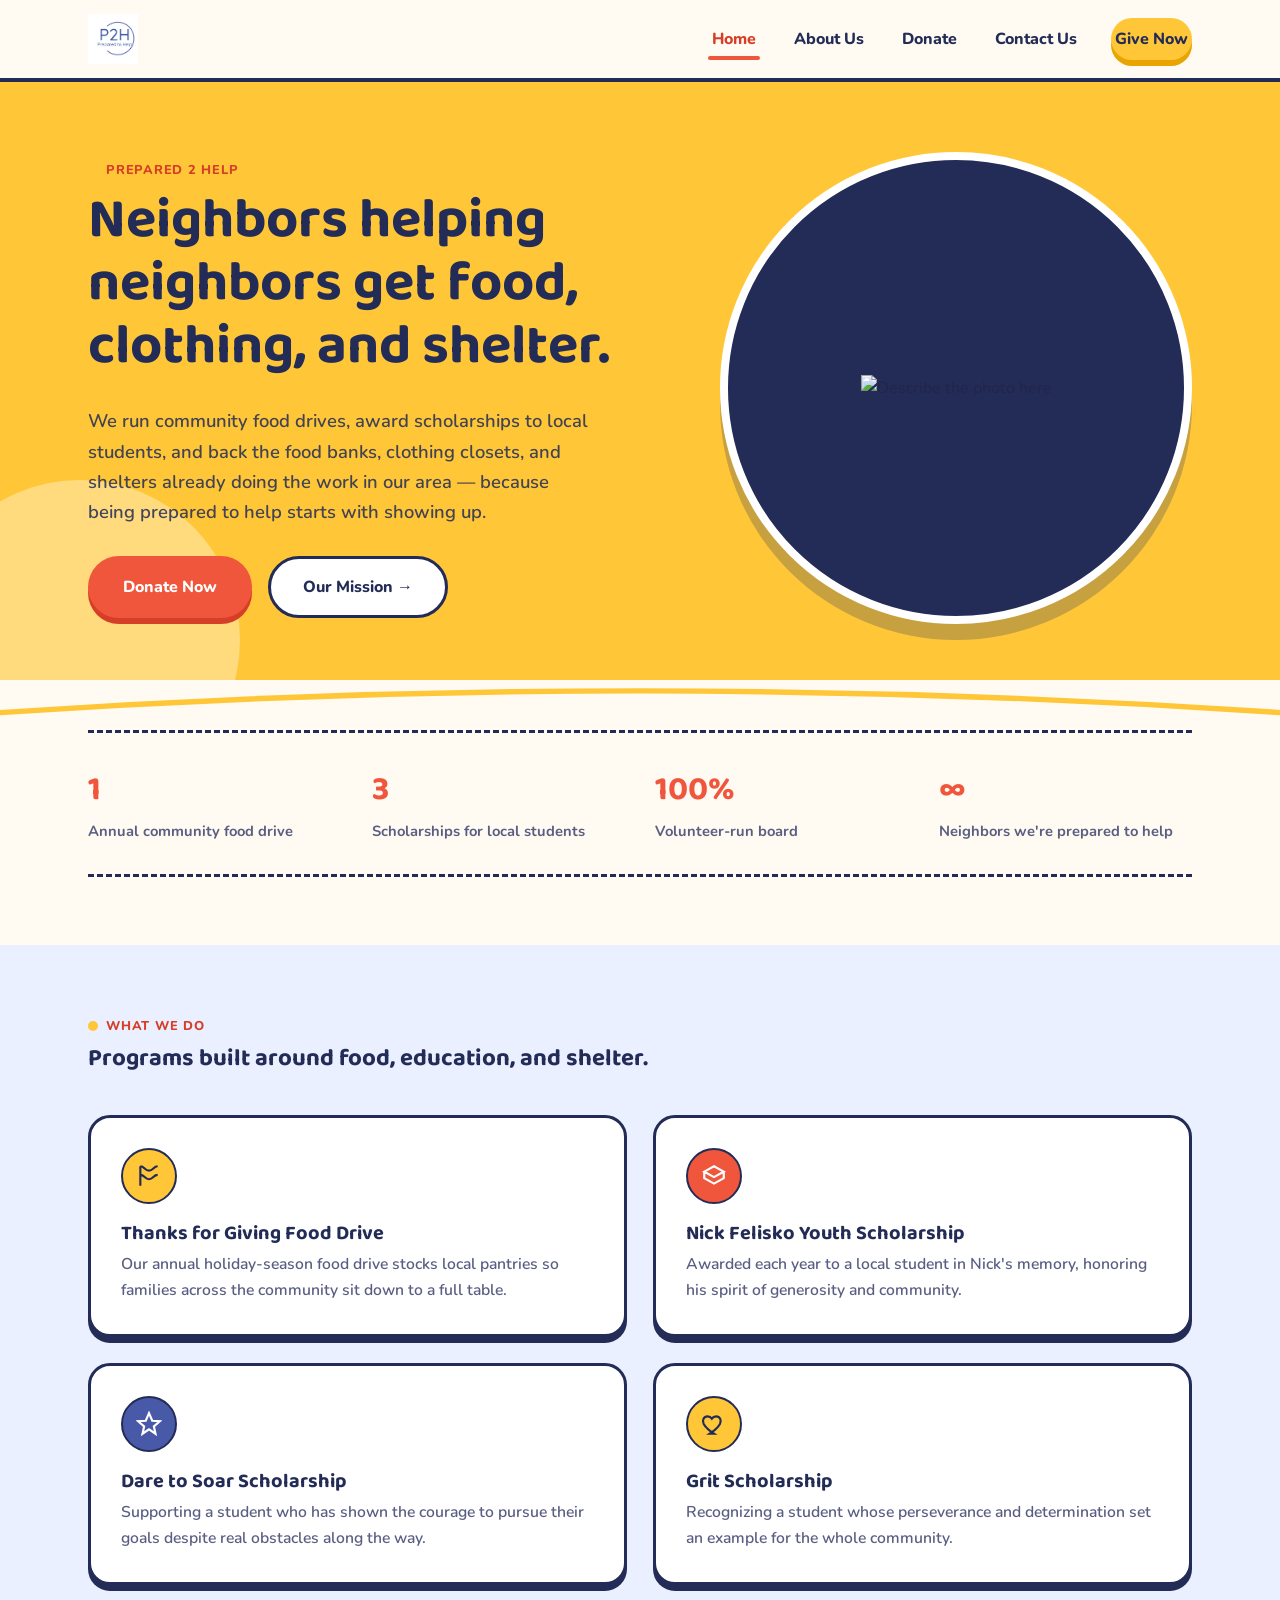
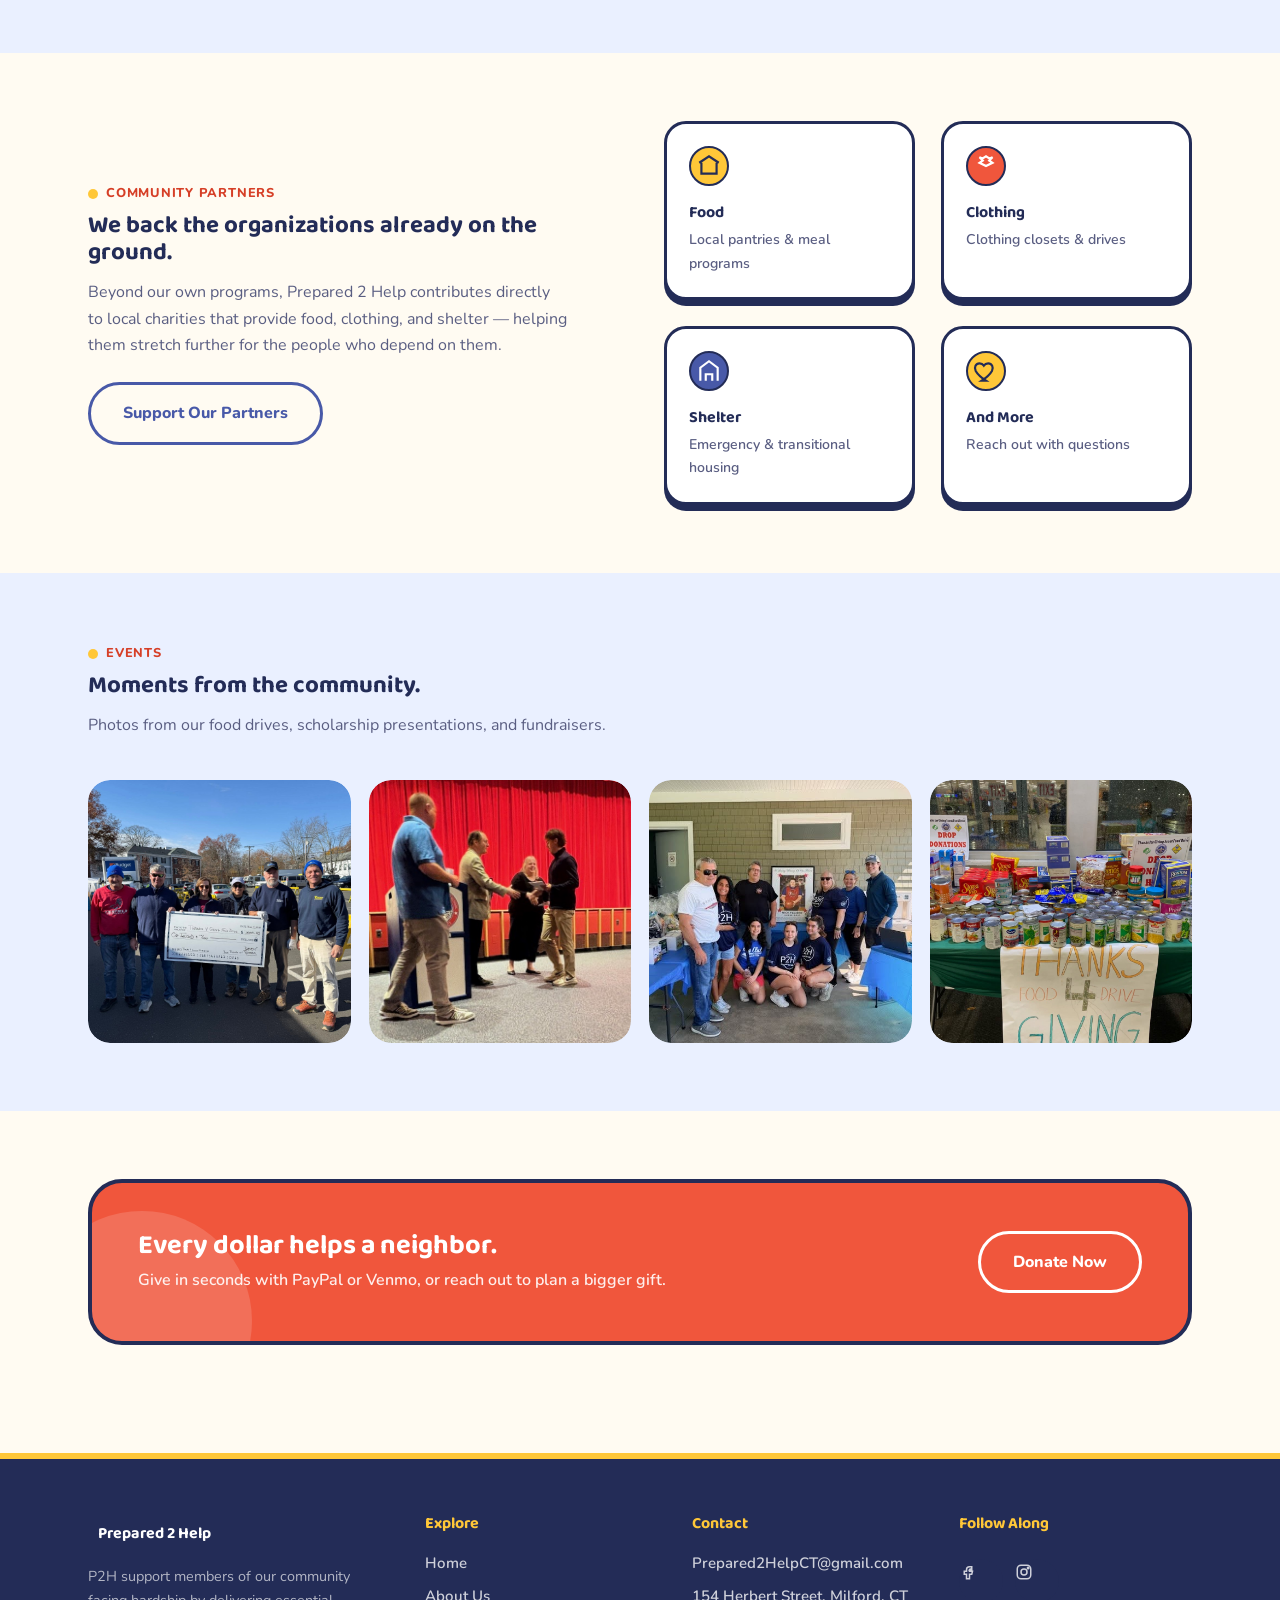
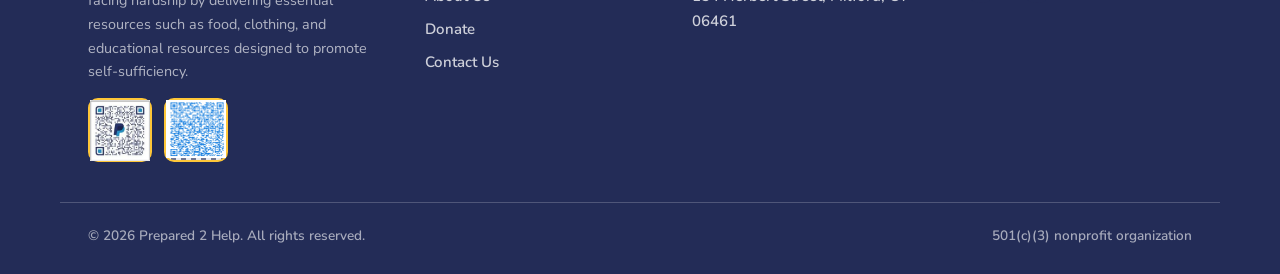
==== commit a60c7770: "Update index.html" ====
--- a/index.html
+++ b/index.html
@@ -40,13 +40,8 @@
         <a href="about.html" class="btn btn-outline-blue">Our Mission →</a>
       </div>
     </div>
-    <div class="hero-art" aria-hidden="true">
-      <svg viewBox="0 0 100 100" fill="none">
-        <path d="M20 55 C20 35 35 22 52 24 C70 26 82 42 78 60 C74 78 55 88 40 82" stroke="#EEF1FA" stroke-width="3" stroke-linecap="round"/>
-        <circle cx="50" cy="52" r="14" fill="#E8A33D"/>
-        <circle cx="30" cy="70" r="8" fill="#4859A8"/>
-        <circle cx="70" cy="34" r="6" fill="#EEF1FA"/>
-      </svg>
+    <div class="hero-art">
+     <img src="assets/your-photo.jpg" alt="Describe the photo here">
     </div>
   </div>
 </section>
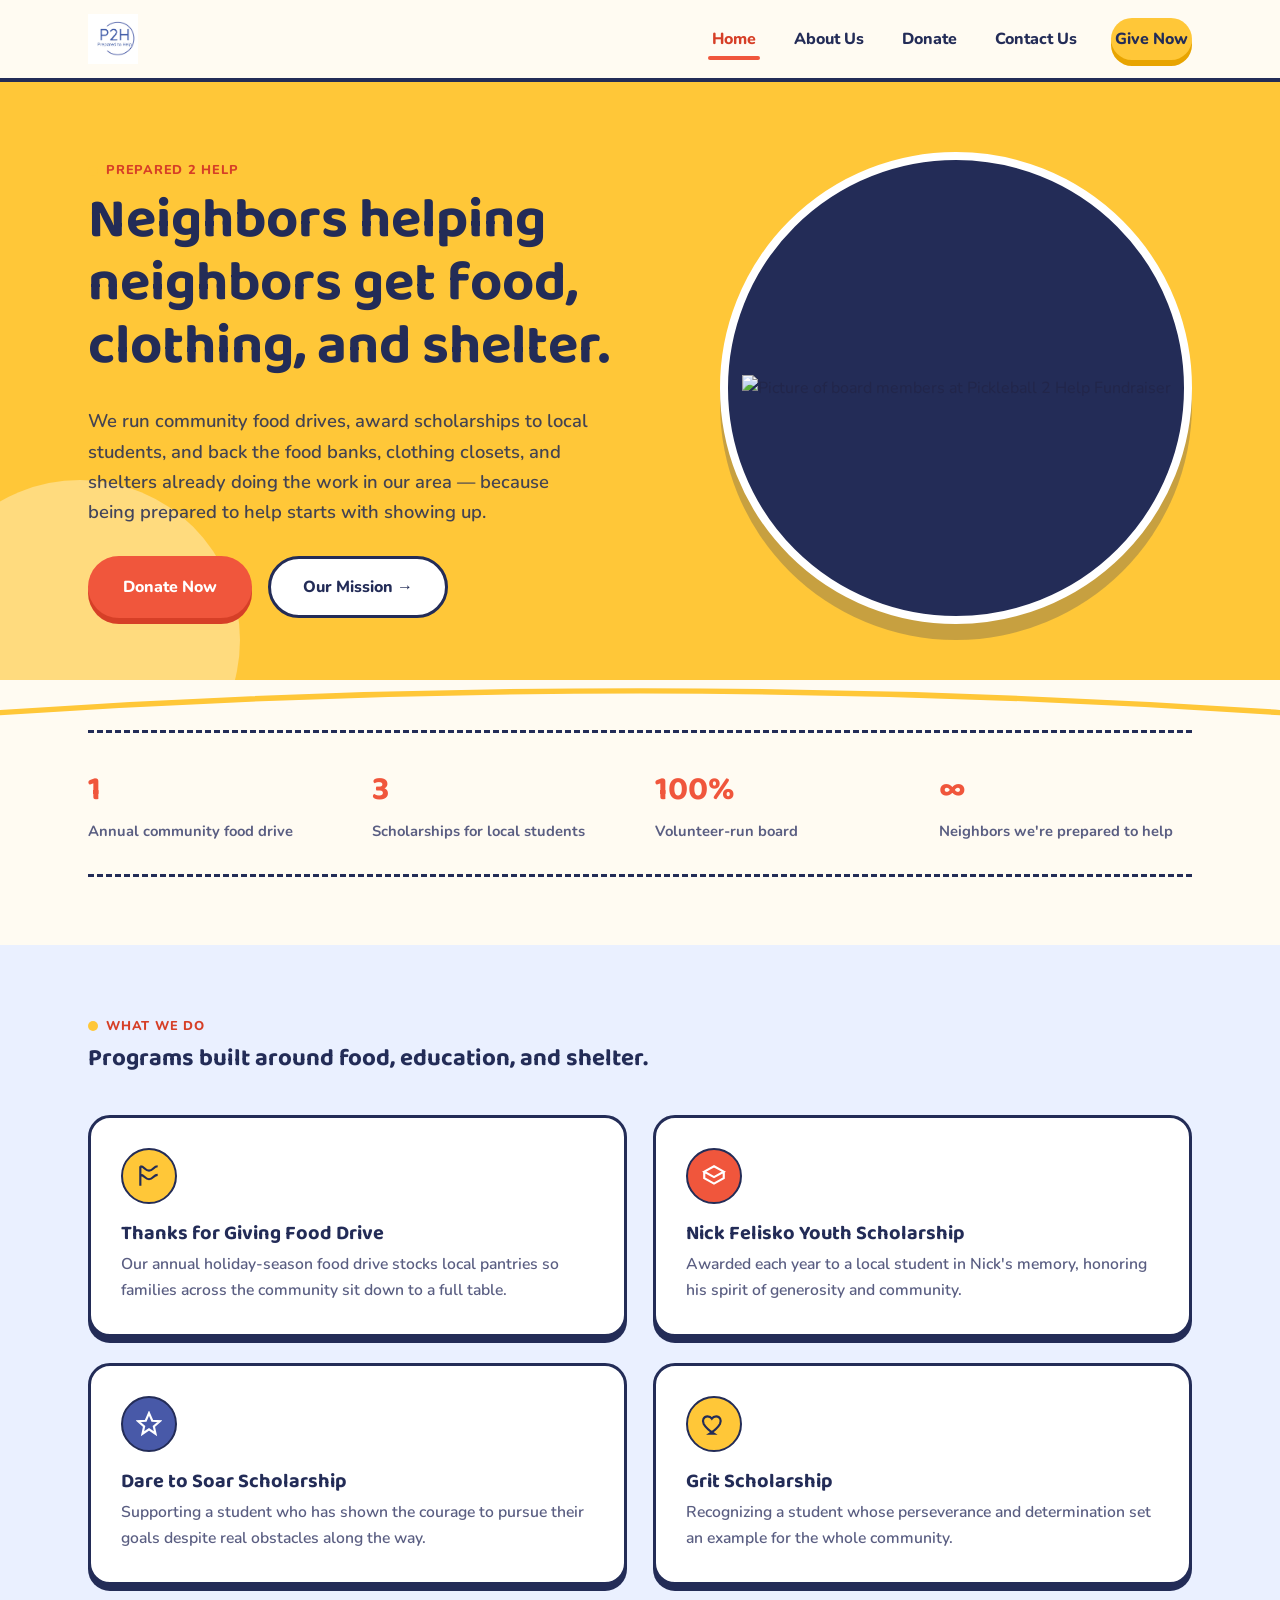
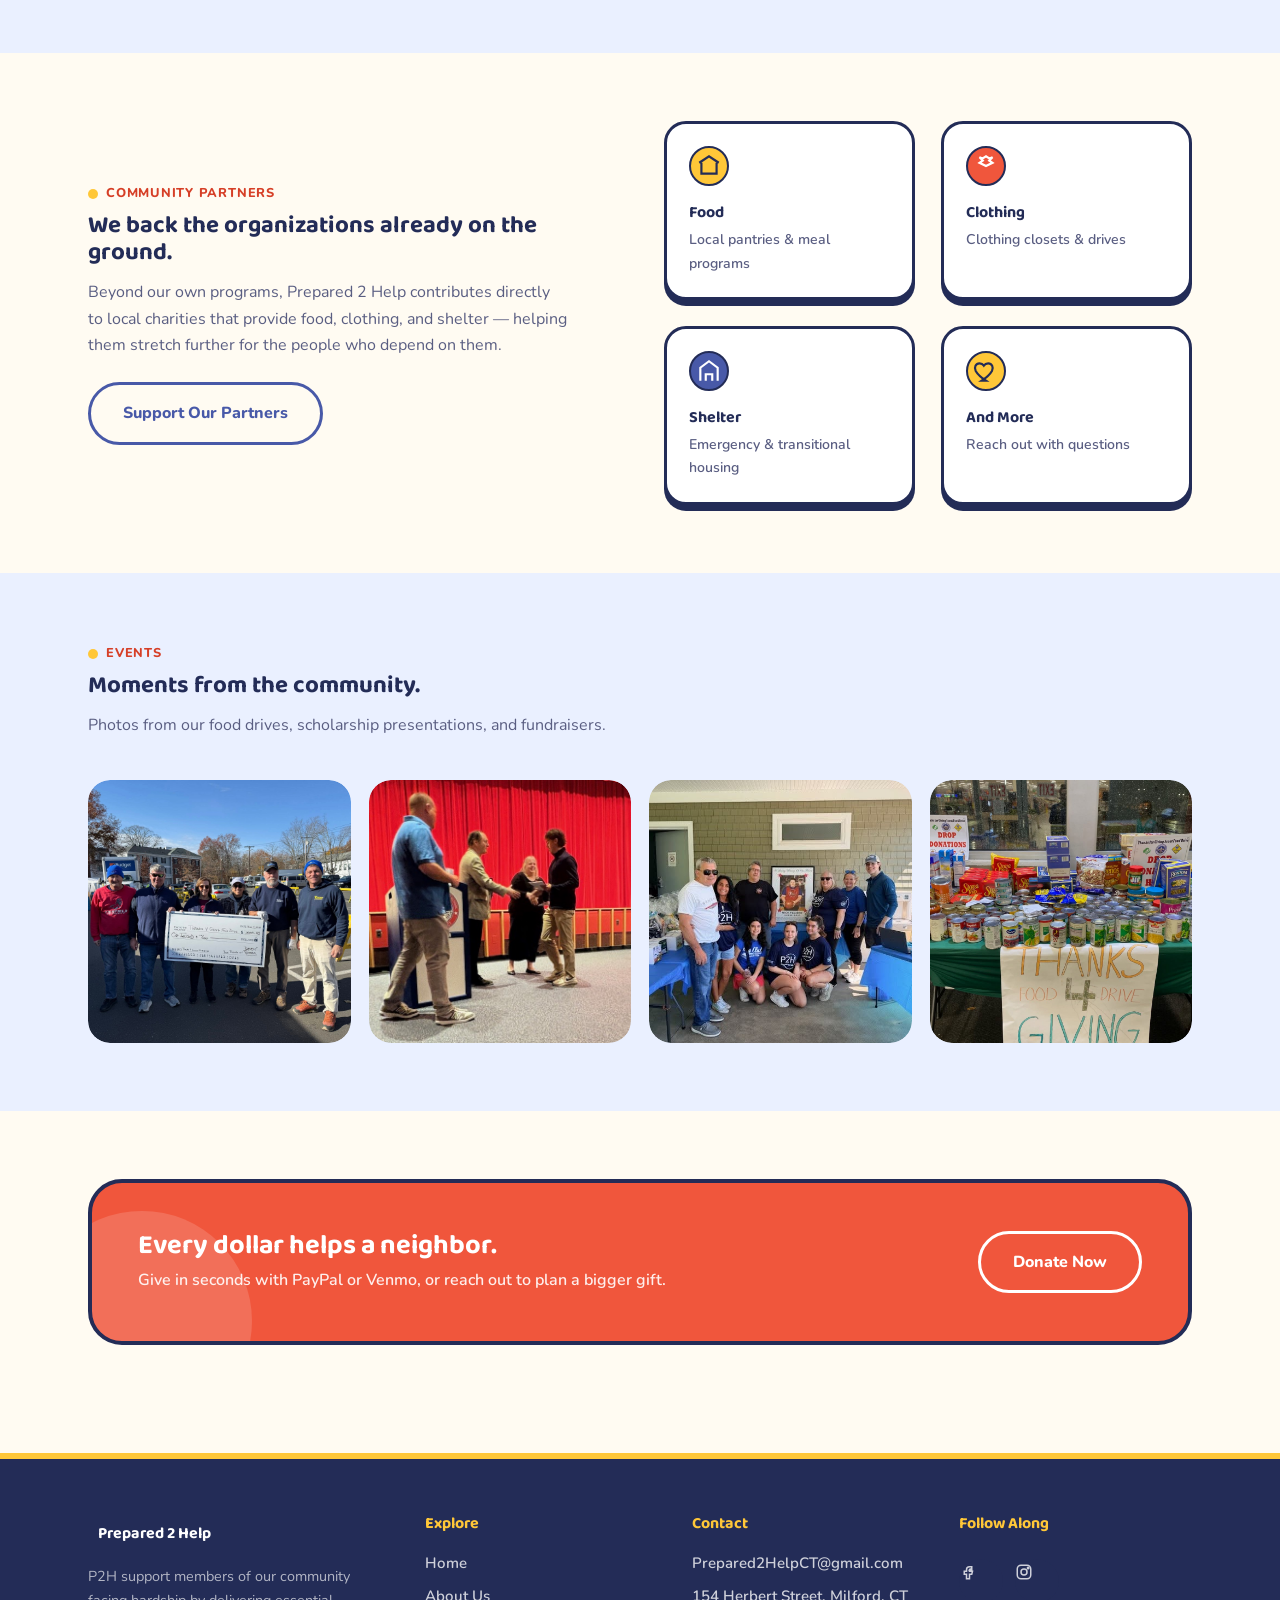
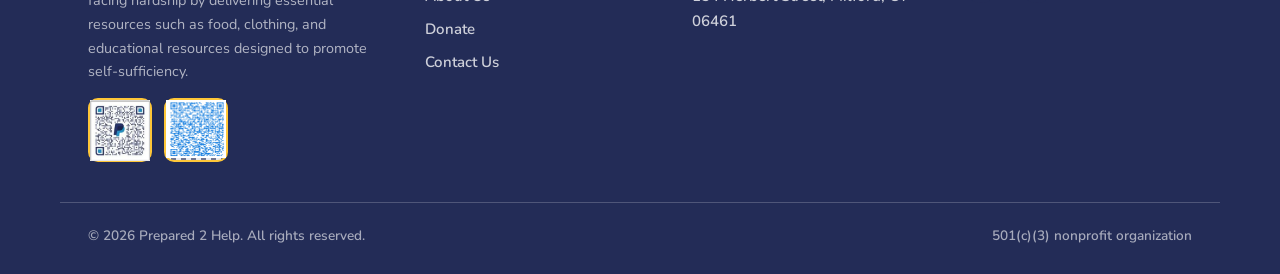
==== commit 0125adfa: "Change hero image to board members photo Updated image source and alt text for clarity." ====
--- a/index.html
+++ b/index.html
@@ -41,7 +41,7 @@
       </div>
     </div>
     <div class="hero-art">
-     <img src="assets/your-photo.jpg" alt="Describe the photo here">
+     <img src="assets/boardmembers.jpg" alt="Picture of board members at Pickleball 2 Help Fundraiser">
     </div>
   </div>
 </section>
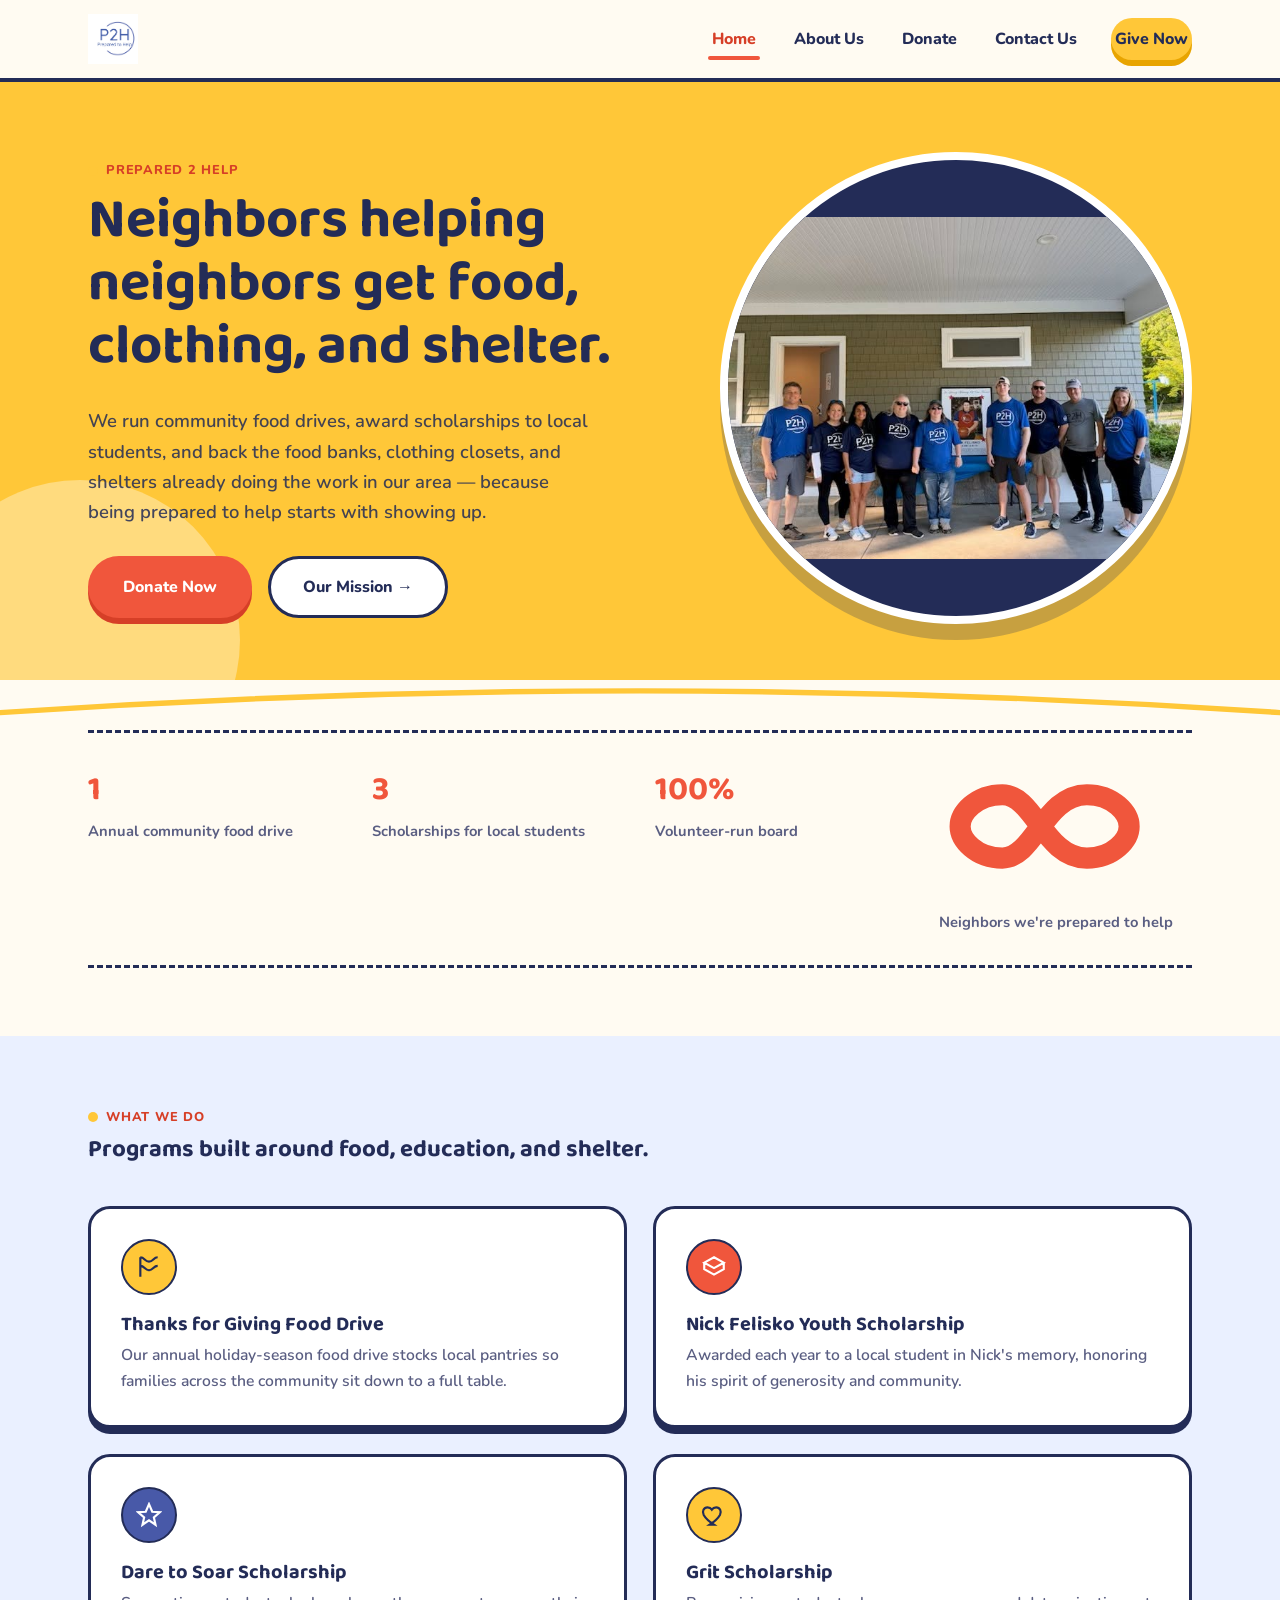
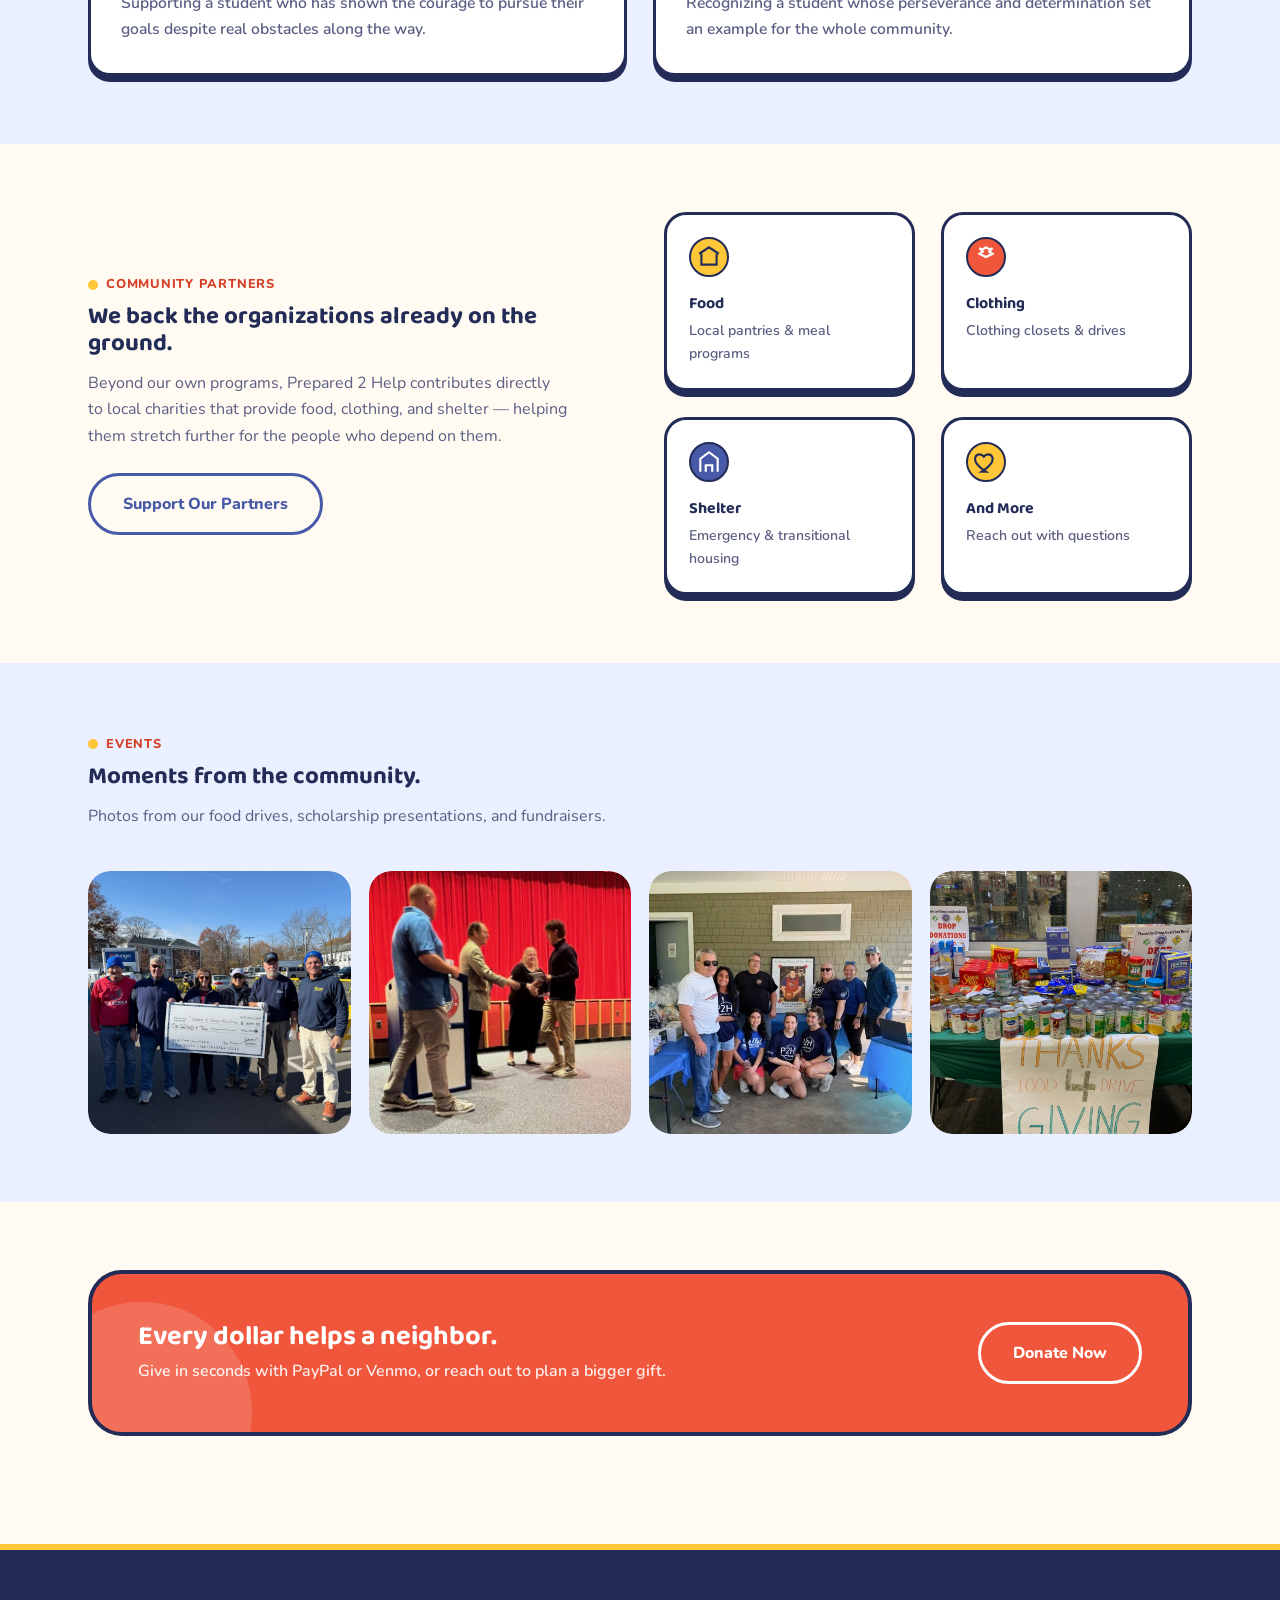
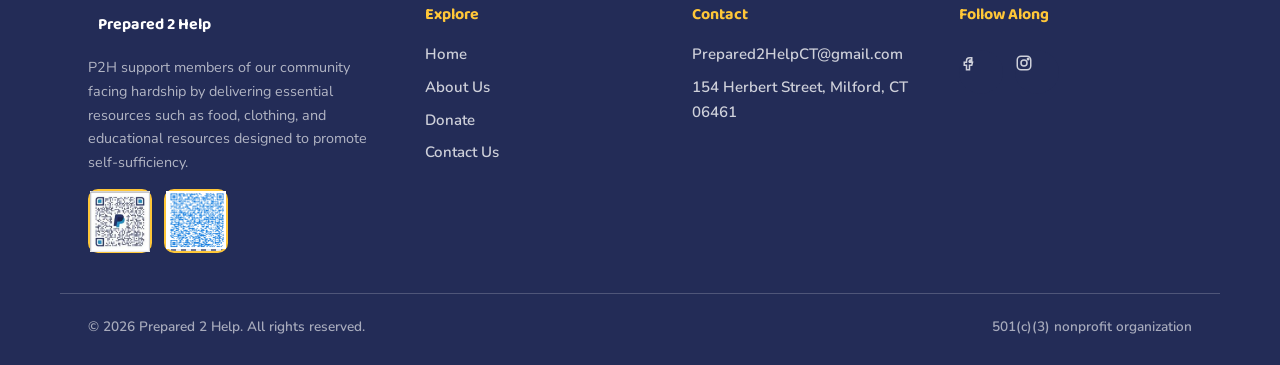
==== commit b6f8a5d6: "Update index.html" ====
--- a/index.html
+++ b/index.html
@@ -55,7 +55,14 @@
       <div class="fact"><strong>1</strong><span>Annual community food drive</span></div>
       <div class="fact"><strong>3</strong><span>Scholarships for local students</span></div>
       <div class="fact"><strong>100%</strong><span>Volunteer-run board</span></div>
-      <div class="fact"><strong>&#8734;</strong><span>Neighbors we're prepared to help</span></div>
+      <div class="fact">
+      <strong class="infinity-icon">
+       <svg viewBox="0 0 48 24" fill="none" xmlns="http://www.w3.org/2000/svg">
+        <path d="M12 6C7 6 4 9.5 4 12s3 6 8 6c6 0 8-12 16-12 5 0 8 3.5 8 6s-3 6-8 6c-8 0-10-12-16-12z" stroke="currentColor" stroke-width="4" stroke-linecap="round" stroke-linejoin="round"/>
+       </svg>
+      </strong>
+      <span>Neighbors we're prepared to help</span>
+     </div>
     </div>
   </div>
 </section>
--- a/assets/css/style.css
+++ b/assets/css/style.css
@@ -363,3 +363,13 @@
   padding: 10px;
   background: #fff;
 }
+
+.board-photo{
+  overflow: hidden;
+}
+.board-photo img{
+  width: 100%;
+  height: 100%;
+  object-fit: cover;
+  border-radius: 50%;
+}
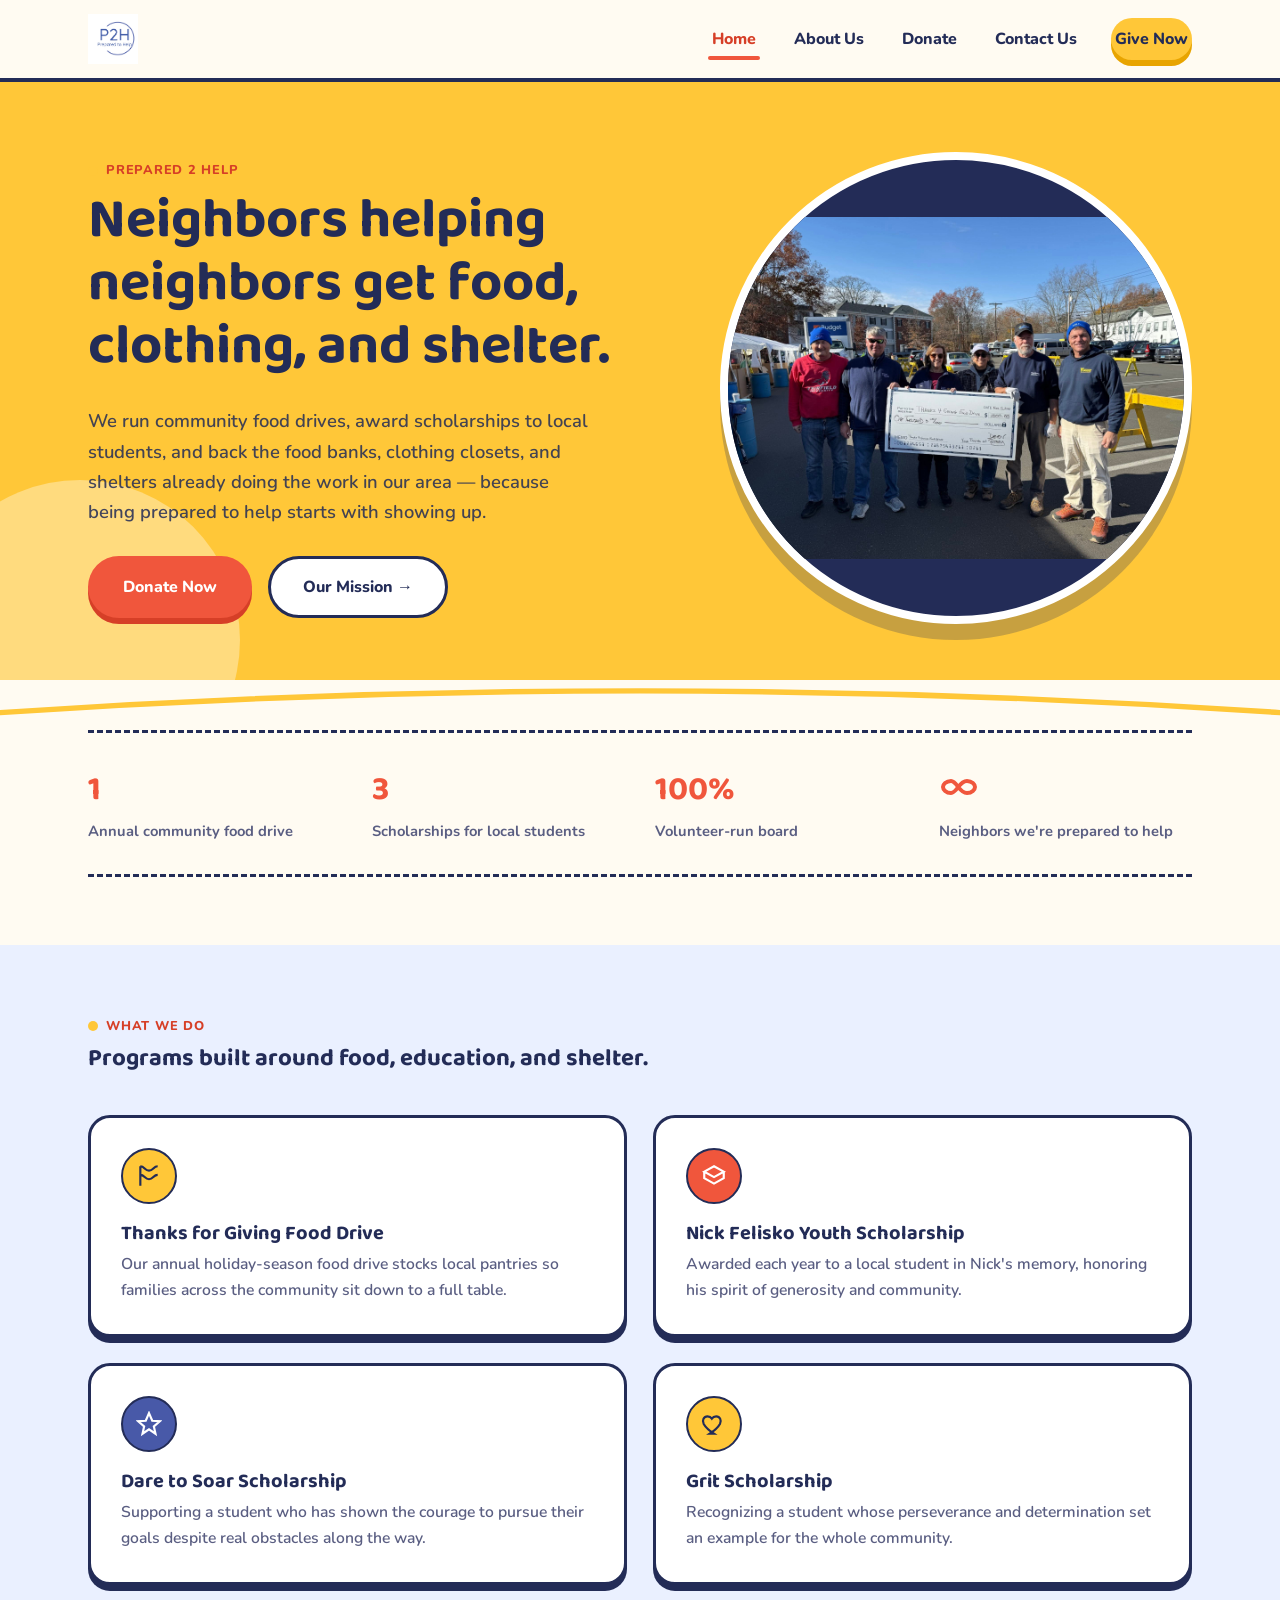
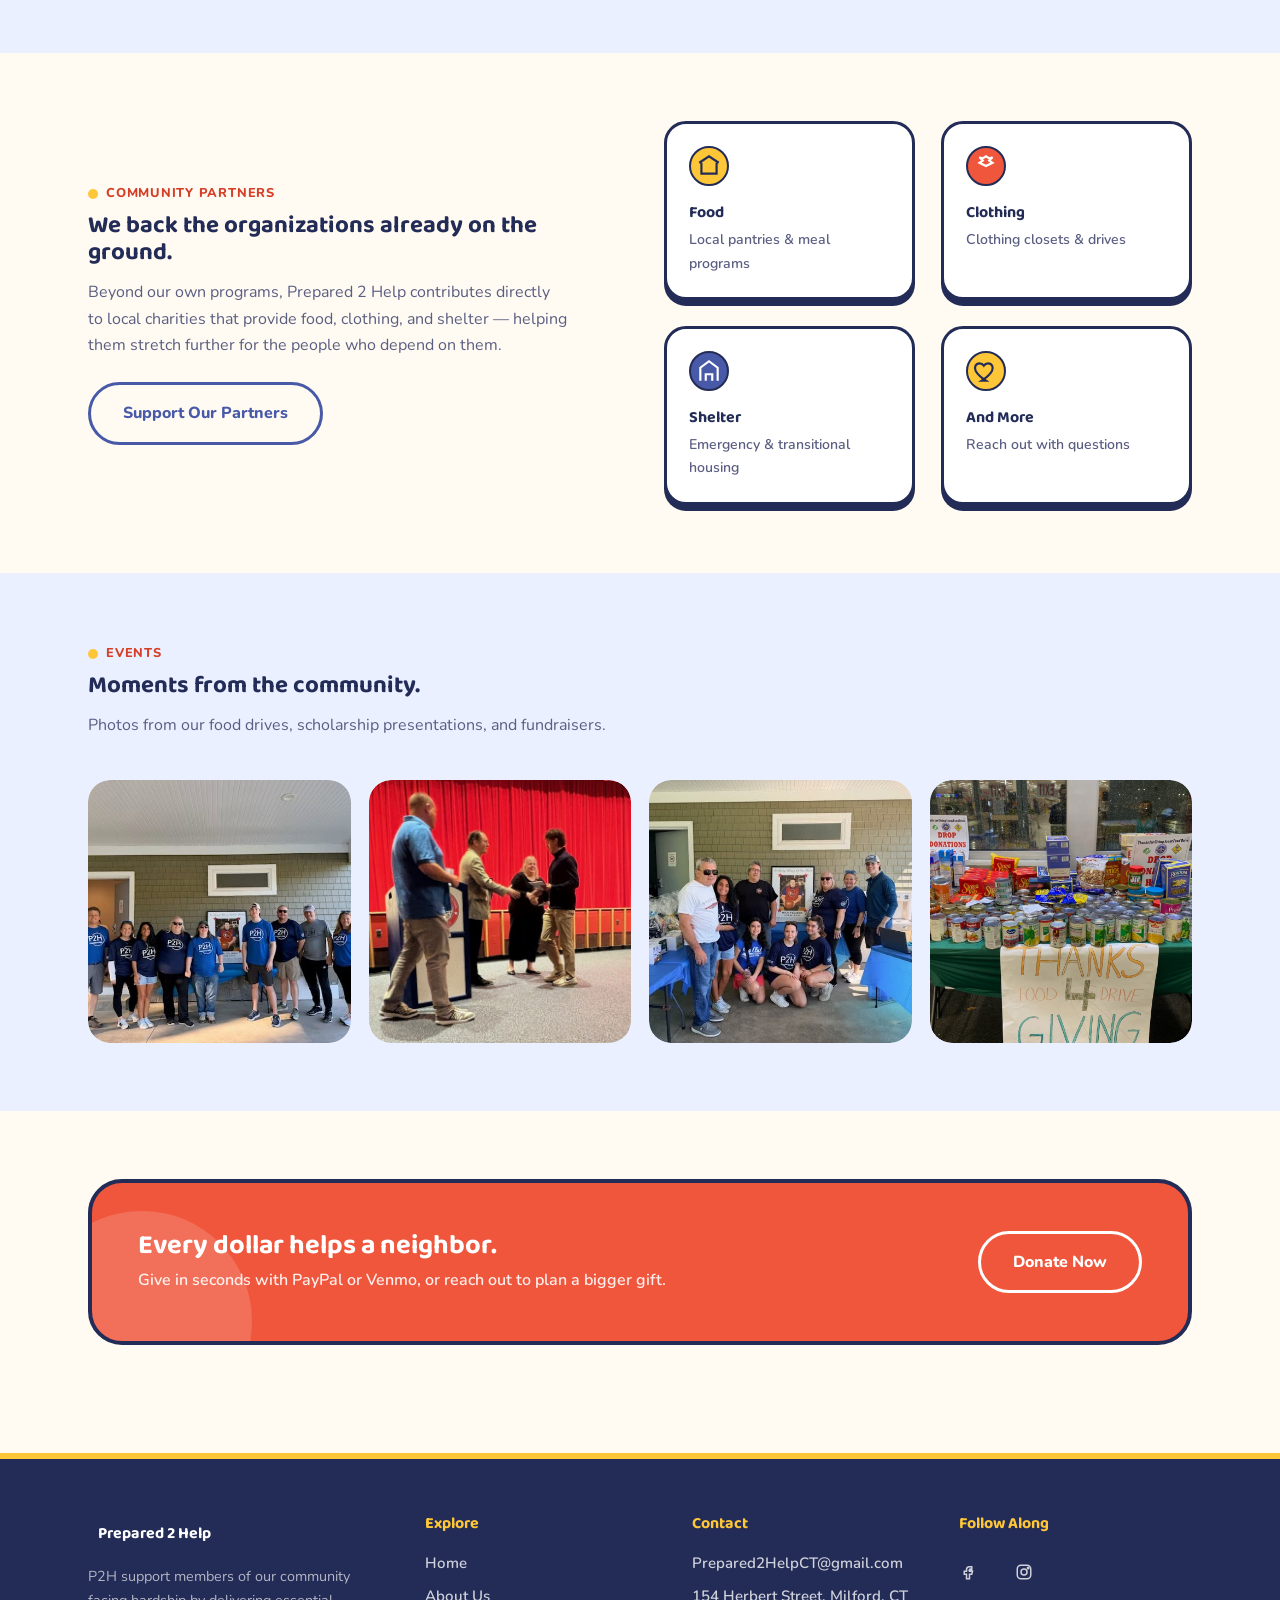
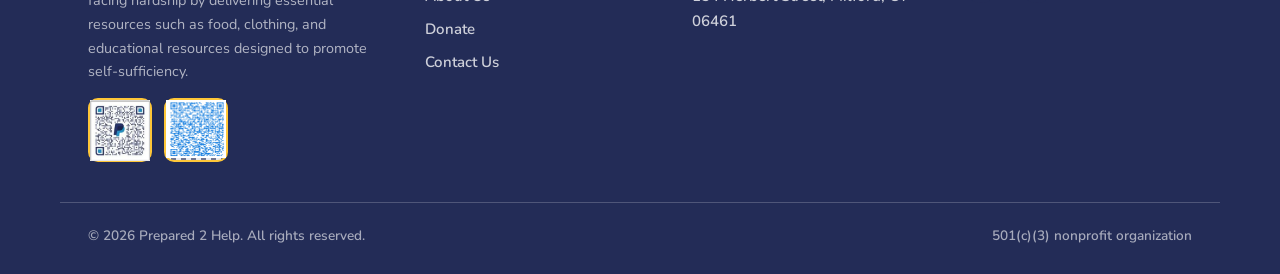
==== commit 3b649be5: "Update index.html" ====
--- a/index.html
+++ b/index.html
@@ -41,7 +41,7 @@
       </div>
     </div>
     <div class="hero-art">
-     <img src="assets/boardmembers.jpg" alt="Picture of board members at Pickleball 2 Help Fundraiser">
+     <img src="assets/t4g.jpg" alt="Picture of co-presidents at ThanksforGiving Food Drive">
     </div>
   </div>
 </section>
@@ -142,7 +142,7 @@
       <p style="color:var(--ink-soft);">Photos from our food drives, scholarship presentations, and fundraisers.</p>
     </div>
     <div class="gallery">
-      <div class="gallery-item"><img src="assets/t4g.jpg" alt="Volunteers at the 2025 Thanks for Giving Food Drive"></div>
+      <div class="gallery-item"><img src="assets/boardmembers.jpg" alt="Picture of board members at Pickleball 2 Help Fundraiser"></div>
       <div class="gallery-item"><img src="assets/scholarship.jpg" alt="Scholarship Night"></div>
       <div class="gallery-item"><img src="assets/pickle.jpg" alt="Volunteers at the 2025 Pickleball 2 Help Event"></div>
       <div class="gallery-item"><img src="assets/donations.jpg" alt="2022 Thanks for Giving Food Donations">
--- a/assets/css/style.css
+++ b/assets/css/style.css
@@ -373,3 +373,19 @@
   object-fit: cover;
   border-radius: 50%;
 }
+
+.infinity-icon{
+  display: flex;
+  align-items: center;
+  color: var(--red);
+}
+.infinity-icon svg{
+  width: 48px;
+  height: 24px;
+}
+
+.qr-card:nth-child(3) .qr-box img{
+  object-fit: cover;
+  padding: 0;
+  background: none;
+}
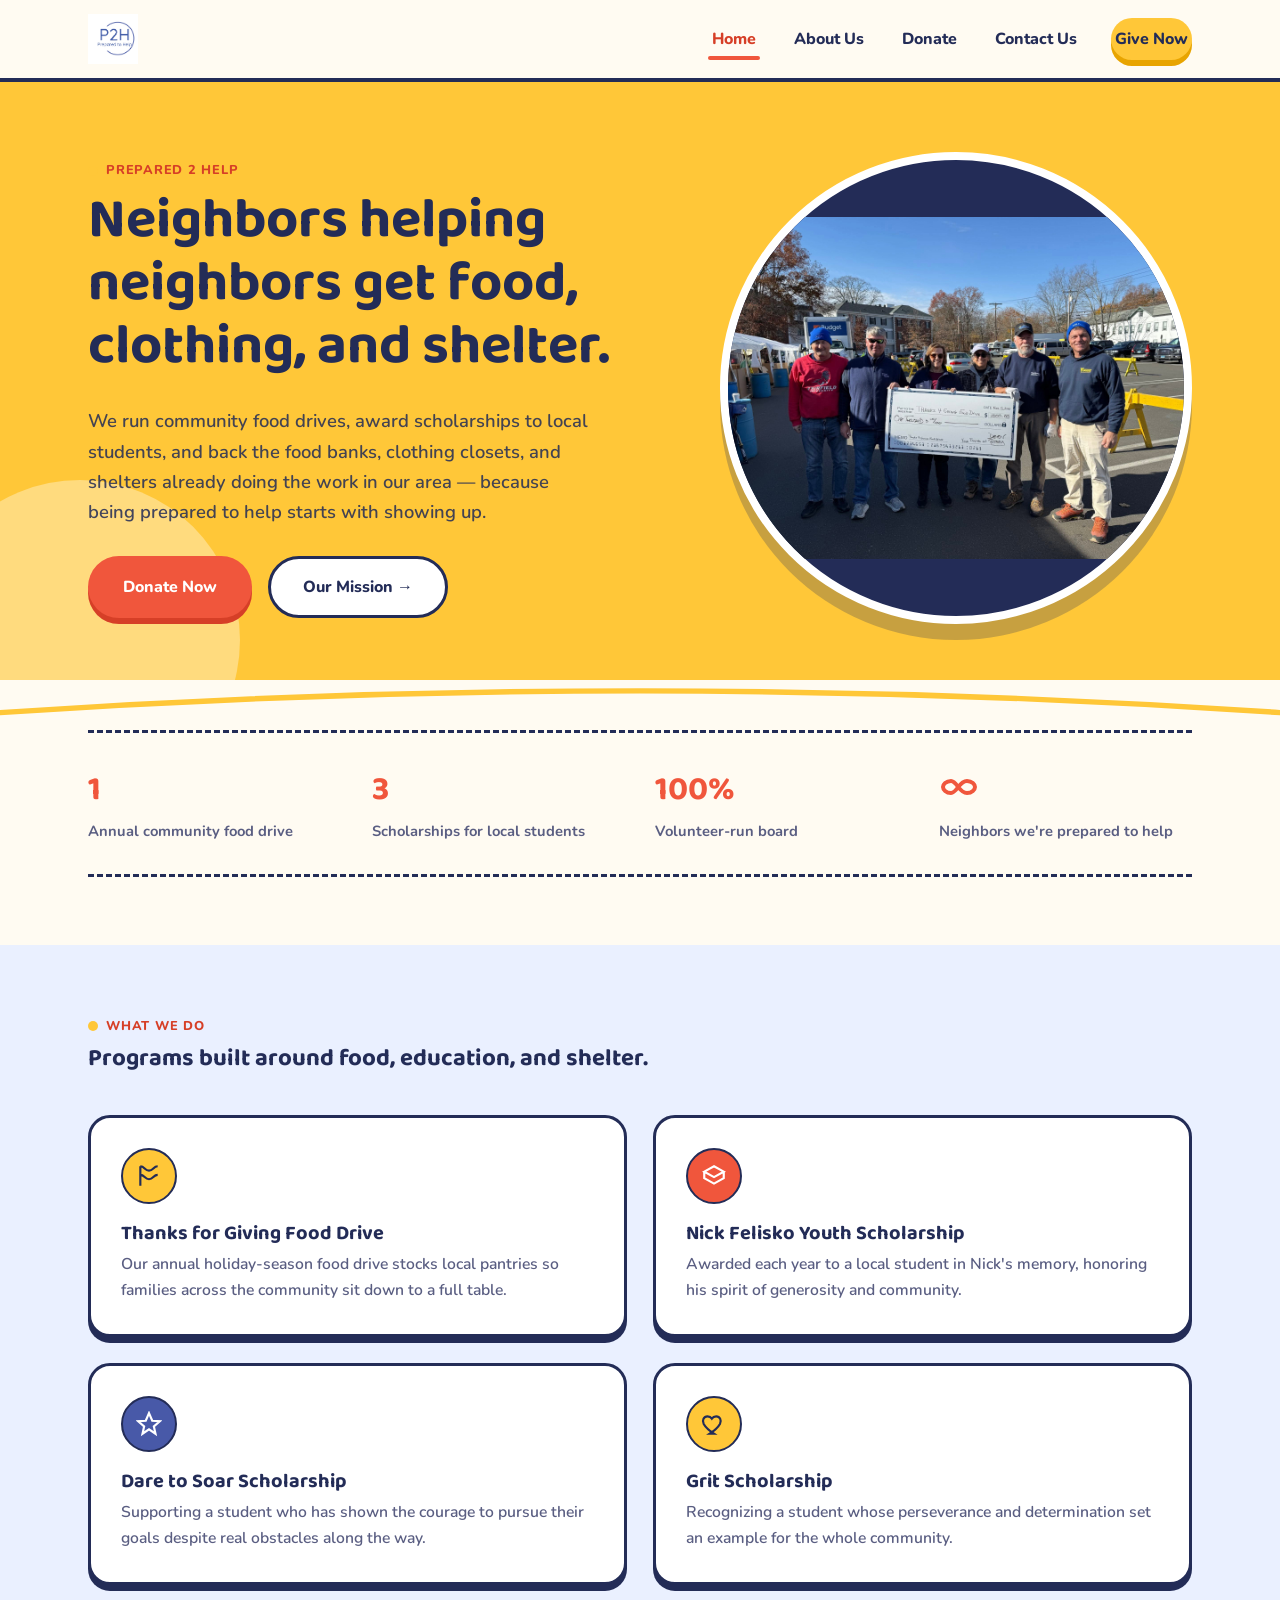
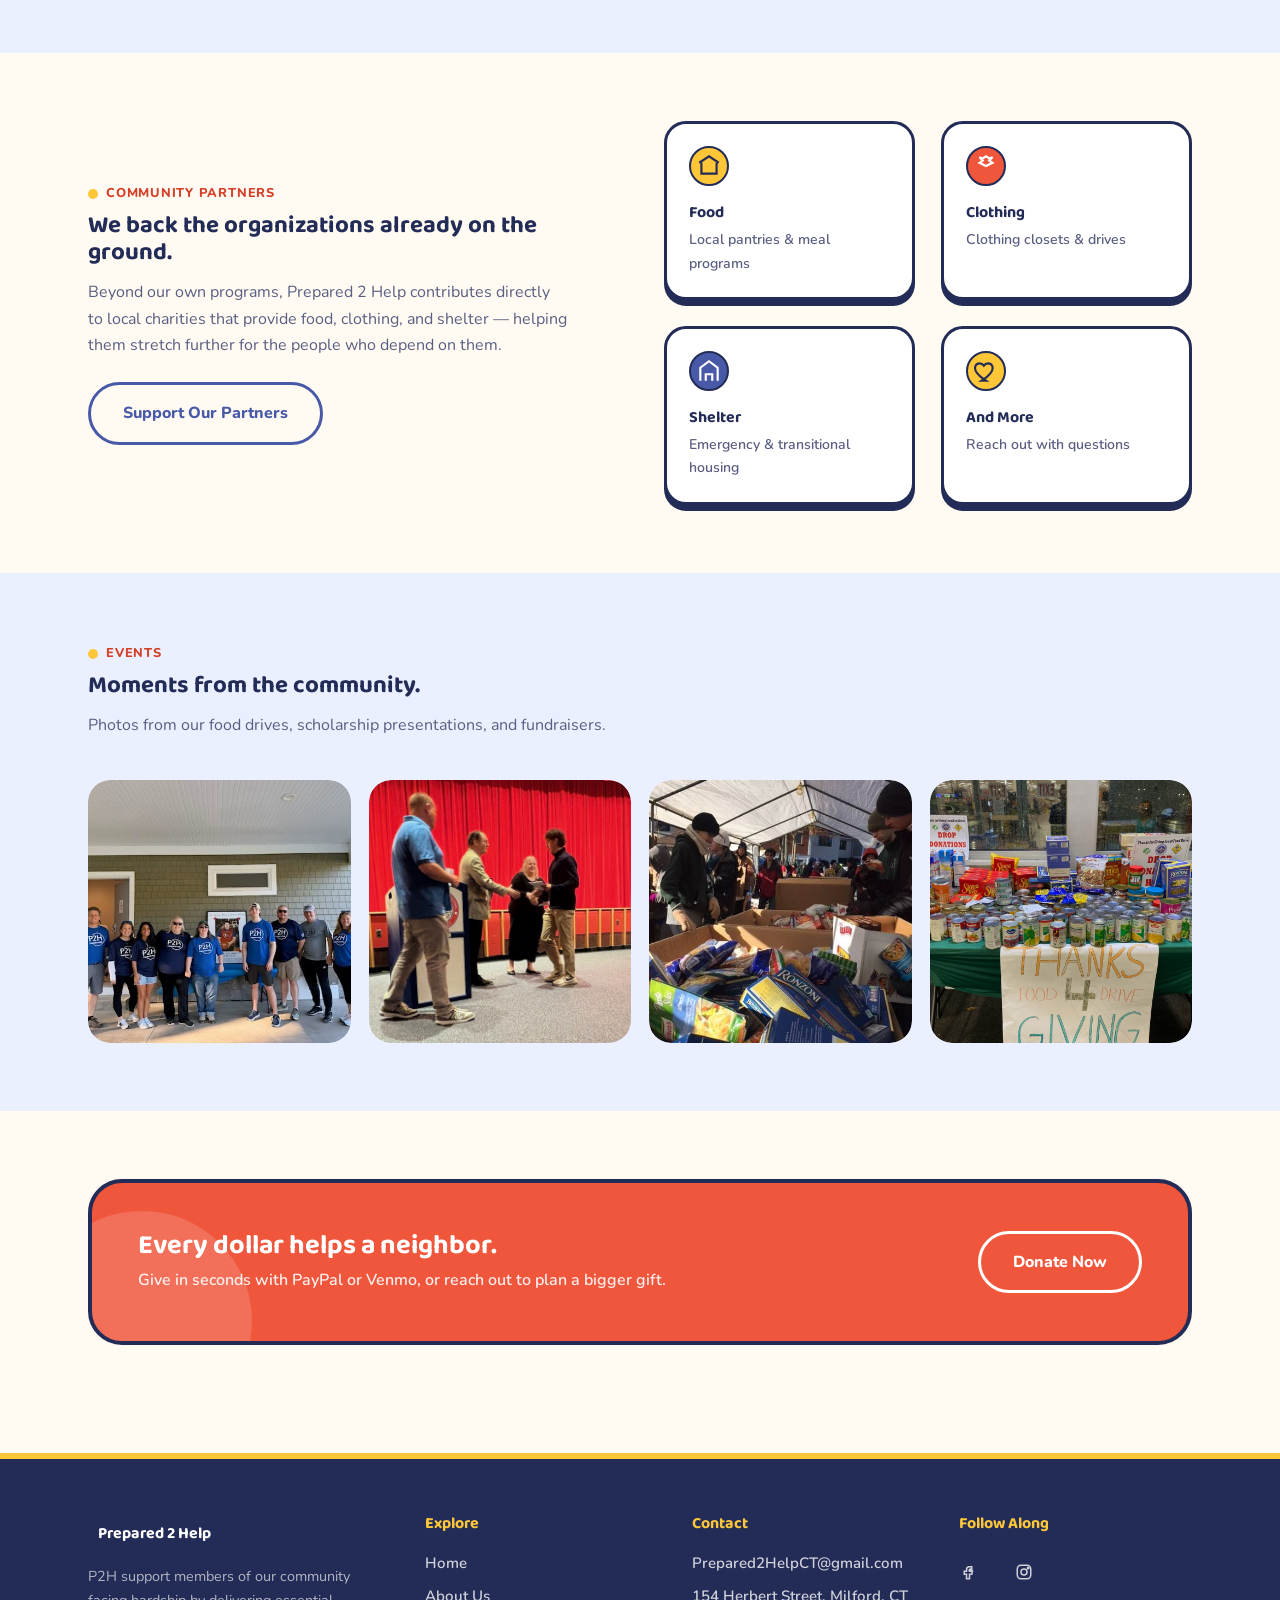
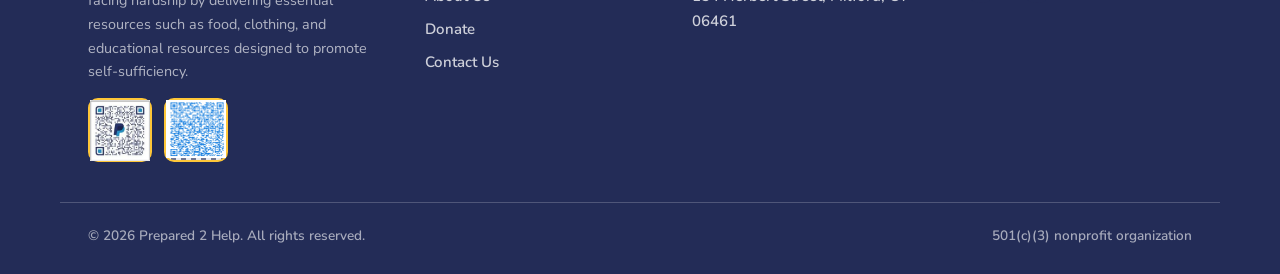
==== commit b53f8c6c: "Update index.html" ====
--- a/index.html
+++ b/index.html
@@ -144,7 +144,7 @@
     <div class="gallery">
       <div class="gallery-item"><img src="assets/boardmembers.jpg" alt="Picture of board members at Pickleball 2 Help Fundraiser"></div>
       <div class="gallery-item"><img src="assets/scholarship.jpg" alt="Scholarship Night"></div>
-      <div class="gallery-item"><img src="assets/pickle.jpg" alt="Volunteers at the 2025 Pickleball 2 Help Event"></div>
+      <div class="gallery-item"><img src="assets/fooddrive.jpg" alt="Volunteers at the 2025 ThanksforGiving Food Drive"></div>
       <div class="gallery-item"><img src="assets/donations.jpg" alt="2022 Thanks for Giving Food Donations">
     </div>
   </div>
